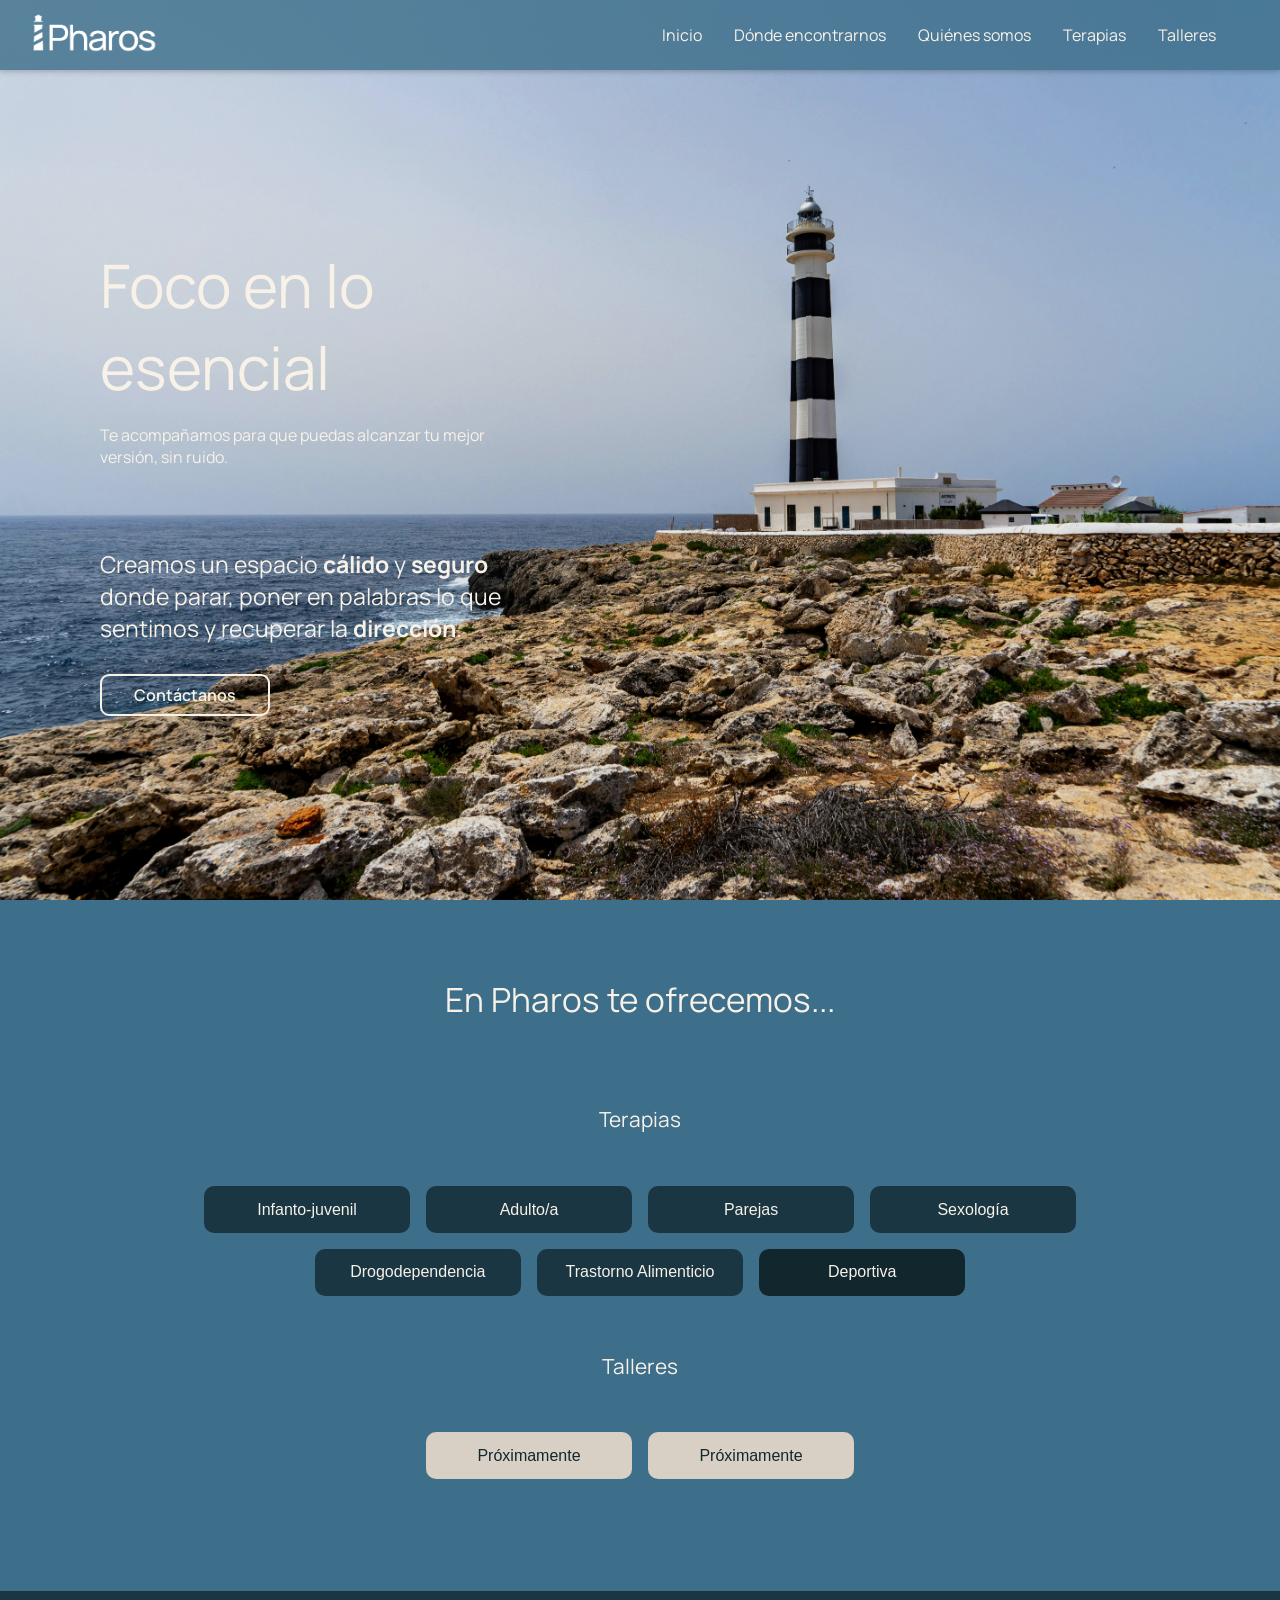
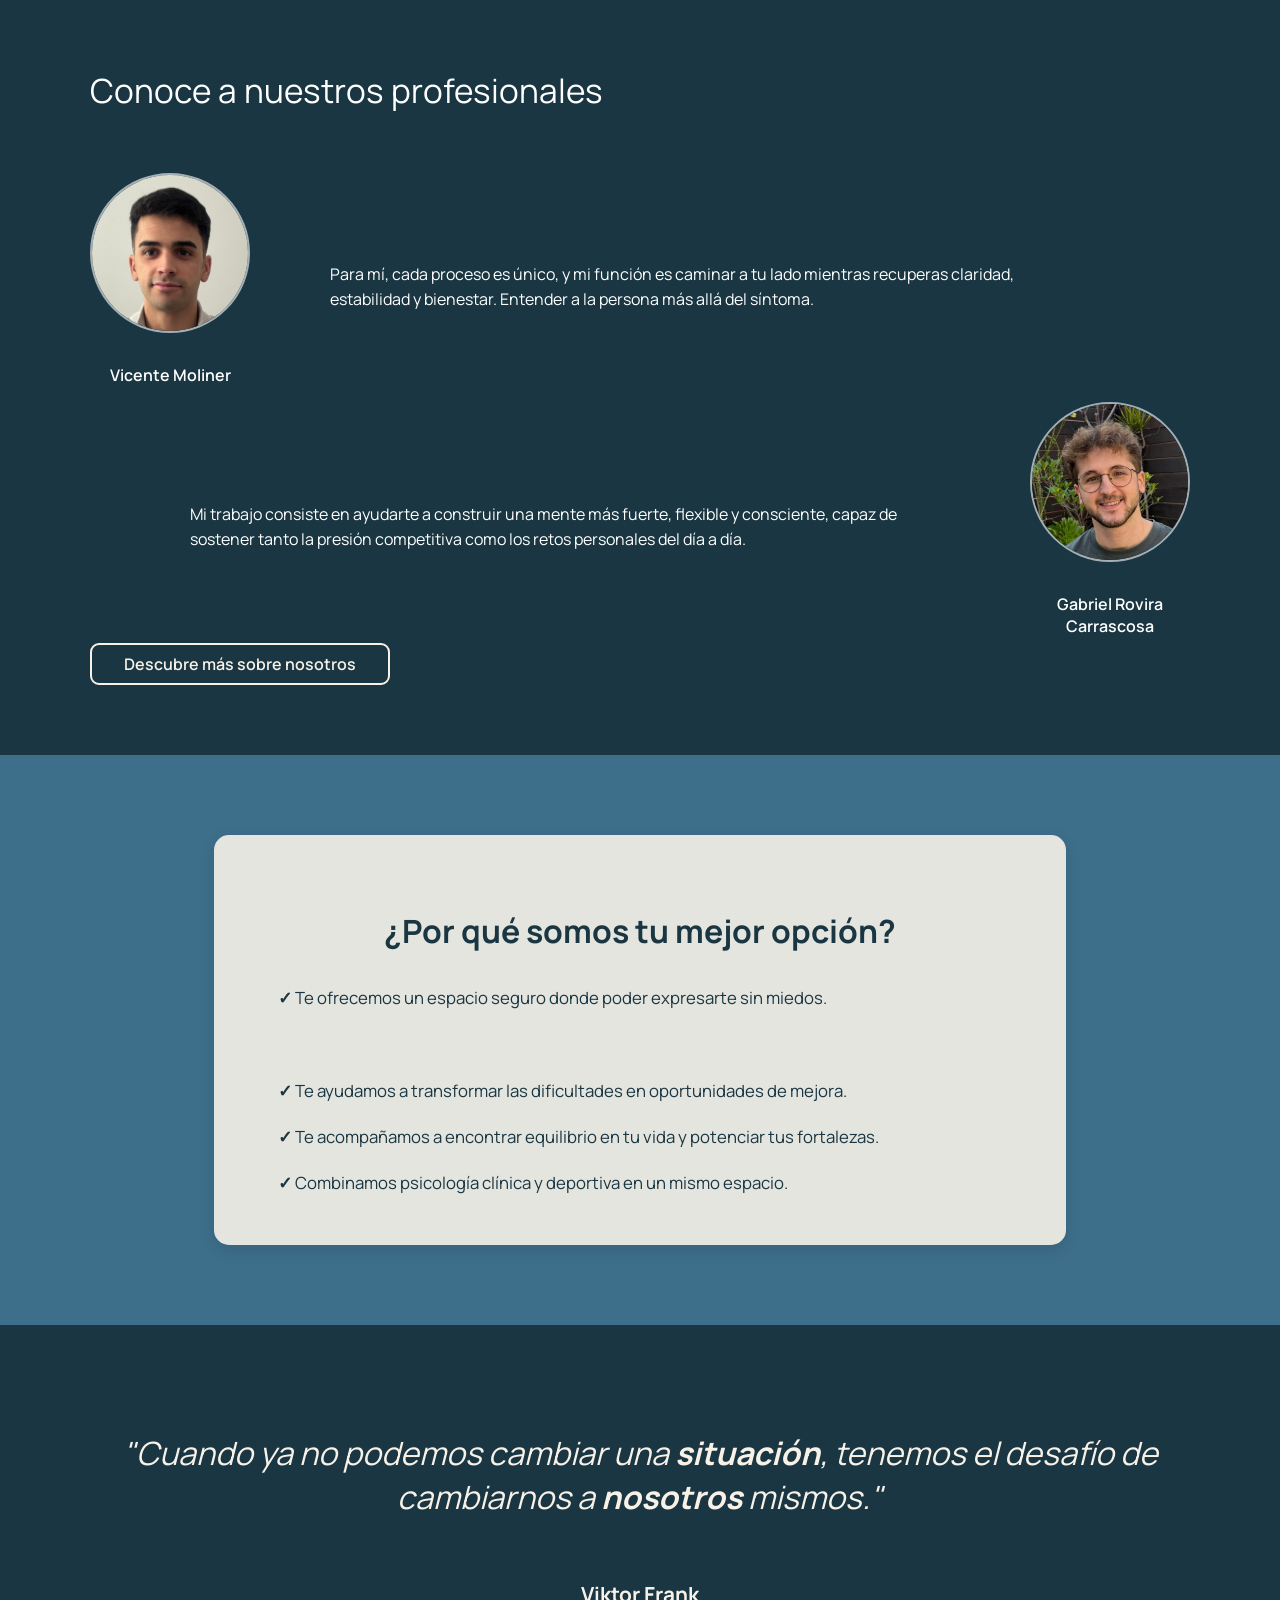
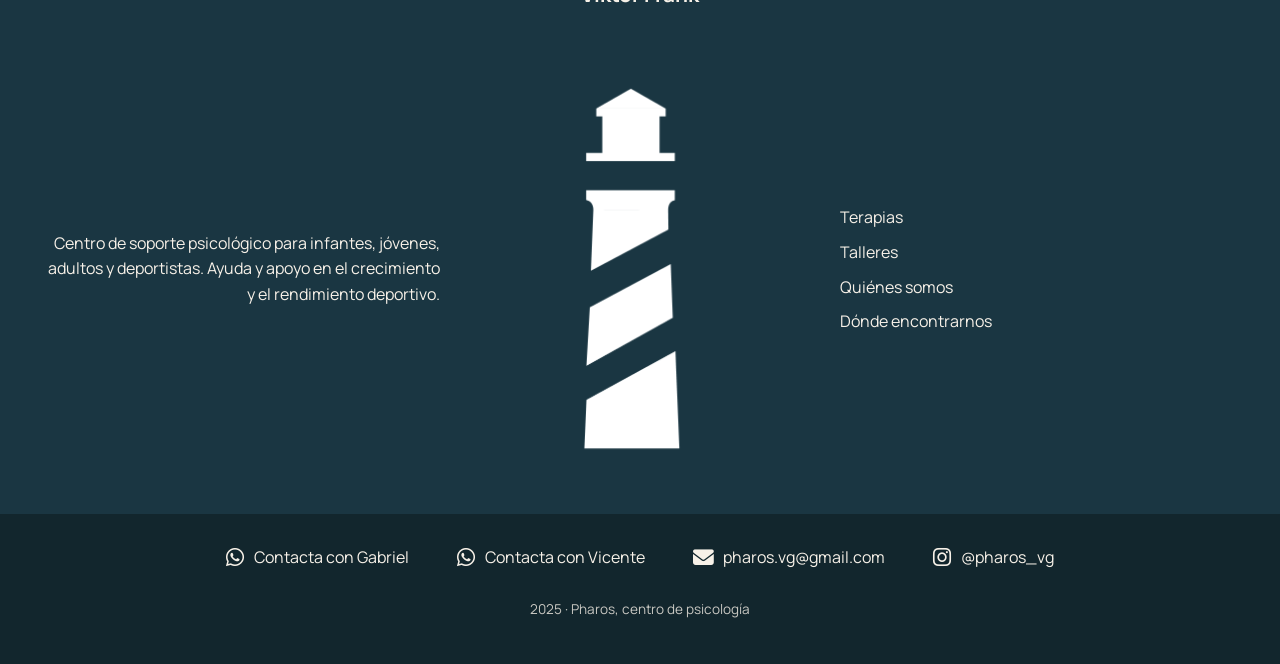
==== index.html @ c18d9367 "first update" ====
<!DOCTYPE html>
<html lang="es">

<head>
    <meta charset="UTF-8" />
    <meta name="viewport" content="width=device-width, initial-scale=1.0" />
    <title>Home Pharos</title>
    <link rel="stylesheet" href="style.css" />
    <link rel="preconnect" href="https://fonts.googleapis.com">
    <link rel="preconnect" href="https://fonts.gstatic.com" crossorigin>
    <link href="https://fonts.googleapis.com/css2?family=Manrope:wght@400;500;600;700&display=swap" rel="stylesheet">
    <link rel="stylesheet" href="https://cdnjs.cloudflare.com/ajax/libs/font-awesome/6.6.0/css/all.min.css">
    <link rel="icon" type="image/png" href="assets/favicon.jpg">
    <link rel="stylesheet" href="https://cdn.jsdelivr.net/npm/aos@2.3.4/dist/aos.css">
    <link rel="icon" href="/favicon.jpg" sizes="48x48">


</head>

<style>
    /* Estilo general */
    body {
        display: flex;
        flex-direction: column;
        align-items: flex-start;
        margin: 0;
        font-family: 'Manrope', sans-serif;
        background-color: #3D6E8A;
        /* mismo azul que home-ofrecemos */
    }

    main {
        display: flex;
        flex-direction: column;
    }

    /*HOME */

    /*Section 1 Home - Pharos Foco en lo esencial*/

    .home-hero {
        background-image: url('assets/faro_home.jpg');
        background-size: cover;
        background-repeat: no-repeat;
        background-position: center;
        color: #F7F1E8;
        display: flex;
        flex-direction: column;
        align-items: flex-start;
        justify-content: center;
        height: 100vh;
    }

    .home-hero::before {
        content: "";
        position: absolute;
        top: 0;
        left: 0;
        width: 100%;
        height: 100%;
        background: rgba(0, 0, 0, 0.1);
        z-index: 1;
    }

    h1.hero-titulo {
        font-weight: normal;
        font-size: 45pt;
        margin-bottom: auto;
    }

    .hero-container {
        padding: 100px;
        width: 50%;
        z-index: 2;
    }


    p.hero-big-text {
        font-size: 23px;
        margin-top: 5rem;
        margin-bottom: 2.5rem;
    }

    .btn-hero {
        background-color: transparent;
        color: #F7F1E8;
        padding: 0.5rem 2rem;
        border-radius: 9px;
        font-size: 1rem;
        cursor: pointer;
        font-weight: 600;
        text-decoration: none;
        transition: all 0.3s ease;
        border: 2px solid #F7F1E8;
    }

    .btn-hero:hover {
        background-color: rgba(247, 241, 232, 0.9);
        color: #3D6E8A;
    }


    /*Section 2 Home -En Pharos te ofrecemos...*/


    .home-ofrecemos {
        background-color: #3D6E8A;
        /* fondo azul medio */
        color: #F7F1E8;
        /* texto blanco cálido */
        padding: 3rem 2rem 5rem;
        display: flex;
        justify-content: center;
        align-items: center;
        text-align: center;
        margin-bottom: 2rem;

    }

    .ofrecemos-container {
        max-width: 900px;
        display: flex;
        flex-direction: column;
        align-items: center;
        gap: 2rem;
    }

    /* --- Títulos --- */
    .ofrecemos-container h2 {
        font-weight: normal;
        font-size: 25pt;
    }

    .ofrecemos-container h3 {
        font-weight: normal;
        font-size: 1.3rem;
        margin-top: 1.5rem;
        color: #F7F1E8;
        opacity: 0.9;
    }

    /* --- Listas de botones --- */
    .ofrecemos-container ul {
        list-style: none;
        display: flex;
        flex-wrap: wrap;
        justify-content: center;
        gap: 1rem;
        padding: 0;
        margin: 0;
    }

    /* --- Botones base --- */
    .ofrecemos-container button {
        border: none;
        color: #F7F1E8;
        padding: 0.9rem 1.8rem;
        border-radius: 10px;
        font-size: 1rem;
        cursor: pointer;
        transition: transform 0.2s ease, opacity 0.3s ease;
        min-width: 206px;
    }

    /* --- Colores específicos --- */
    .btn-terapia {
        background-color: #1a3642;
    }

    .btn-deportiva {
        background-color: #12262d;
    }

    .btn-talleres {
        background-color: #d8d0c5;
        color: #12262d !important;
    }

    /* --- Efecto hover --- */
    .ofrecemos-container button:hover {
        transform: translateY(-3px);
        opacity: 0.9;
    }



    /*Section 3 Home - ¿Por qué somos tu mejor opción?*/

    .home-opcion {
        background-color: #3D6E8A;
        padding: 5rem 2rem;
        display: flex;
        justify-content: center;
        align-items: center;
    }

    .opcion-container {
        background-color: #f7f1e8e8;
        border-radius: 15px;
        padding: 3rem 4rem;
        box-shadow: 0 5px 15px rgba(0, 0, 0, 0.1);
        text-align: left;
        width: 70%;
    }

    .home-opcion h2 {
        color: #1A3642;
        /* azul oscuro del footer */
        text-align: center;
        font-size: 2rem;
        margin-bottom: 2rem;
    }

    .home-opcion ul {
        list-style: none;
        padding: 0;
        margin: 0;
        display: flex;
        flex-direction: column;
        gap: 1.2rem;
    }

    .home-opcion li p {
        color: #1A3642;
        /* azul oscuro */
        font-size: 1.05rem;
        line-height: 1.6;
        margin: 0;
    }

    /*Section 4 Home - Cita de Frank*/
    .home-final {
        background-color: #1a3642;
        /* fondo azul */
        color: #F7F1E8;
        padding: 5rem 2rem 3rem;
        display: flex;
        justify-content: center;
    }

    .final-container {
        max-width: 1200px;
        display: flex;
        flex-direction: column;
        align-items: center;
        gap: 2rem;
    }

    /* Título arriba, en cursiva */
    .final-titulo {
        font-style: italic;
        font-size: 2rem;
        font-weight: normal;
        text-align: center;
        margin-bottom: 0.5rem;
    }

    .final-container h3 {
        font-size: 1.3rem;
        text-align: center;
        margin-bottom: 2rem;
    }

    /* Contenedor horizontal para texto1 - imagen - lista */
    .final-content {
        display: flex;
        justify-content: center;
        align-items: center;
        flex-direction: row;
        flex-wrap: wrap;
        align-content: center;
    }

    /* Texto 1 alineado a la derecha */
    .texto1 {
        flex: 1;
        text-align: right;
        font-size: 1rem;
        line-height: 1.6;
    }

    /* Imagen centrada */
    .imagen {
        flex: 1;
        display: flex;
        justify-content: center;
        align-items: center;
        min-width: 150px;
        max-width: 36%;
    }

    img {
        max-width: inherit;
    }

    /* Lista alineada a la izquierda, sin bullets */
    .final-lista {
        flex: 1;
        list-style: none;
        padding: 0;
        margin: 0;
        text-align: left;
        display: flex;
        flex-direction: column;
        gap: 0.8rem;
    }

    .final-lista li {
        font-size: 1rem;
    }

    .final-lista a {
        text-decoration: none;
        color: #F7F1E8;
        font-size: 1rem;
        transition: color 0.3s ease;
    }

    .final-lista a:hover {
        color: #a7c1e4;
    }

    .home-profesionales {
        /* ajusta al color que uses */
        padding: 3rem 2rem 5rem;
        background-color: #1a3642;
    }

    .profesionales-container {
        max-width: 1100px;
        margin: 0 auto;
    }

    .home-profesionales h2 {
        color: #fff;
        margin-bottom: 60px;
        font-weight: normal;
        font-size: 25pt;
    }

    /* Bloque general de cada profesional */
    .profesional {
        display: flex;
        align-items: center;
        color: #fff;
        gap: 80px;
        padding-right: 100px;
    }

    .profesional.gabriel {
        padding-right: 0;
        flex-direction: row-reverse;
        padding-left: 100px;
    }

    /* Perfil (foto + nombre) */
    .perfil {
        display: flex;
        flex-direction: column;
        align-items: center;
        text-align: center;
    }

    /* Simulación de foto */
    .perfil a {
        width: 160px;
        height: 160px;
        border-radius: 50%;
        background-color: #ccc;
        display: flex;
        align-items: center;
        justify-content: center;
        margin-bottom: 15px;
        text-decoration: none;
        color: #000;
    }

    .perfil p {
        font-weight: 600;
    }

    /* Texto descriptivo */
    .profesional>p {
        line-height: 1.6;
    }

    .perfil img {
        width: 160px;
        height: 160px;
        border-radius: 50%;
        object-fit: cover;
        margin-bottom: 15px;
        border: 2px solid rgba(255, 255, 255, 0.6);
    }


    /* Responsive para móvil */
    @media (max-width: 900px) {

        .final-content {
            flex-direction: column;
            align-items: center;
            text-align: center;
        }

        .home-hero::before {
            background: rgba(0, 0, 0, 0.15);
        }

        .hero-container {
            padding: 50px;
            z-index: 2;
            width: 100%;
        }

        h1.hero-titulo {
            font-size: 26pt;
        }

        p.hero-big-text {
            font-size: 20px;
            margin-top: 6rem;
            margin-bottom: 2rem;
        }

        .ofrecemos-container {
            gap: 0rem;
        }

        .ofrecemos-container h2 {
            font-size: 20pt;
        }

        .home-ofrecemos {
            padding: 1rem 2rem;
        }

        .opcion-container {
            padding: 1rem 2rem;
        }

        .home-opcion h2 {
            font-size: 20pt;
            margin-bottom: 1rem;
        }

        .home-final {
            padding: 1rem 2rem;
        }

        .final-titulo {
            font-size: 20pt;
            margin-bottom: 0rem;
        }

        .final-container h3 {
            font-size: 1rem;
            margin-bottom: 0rem;
            margin-top: 0;
        }

        .texto1,
        .imagen,
        .final-lista {
            text-align: center;
        }

        .final-lista {
            gap: 0.5rem;
        }

        .profesional {
            grid-template-columns: 1fr;
            text-align: center;
        }

        .profesional.gabriel {
            grid-template-columns: 1fr;
        }

        .profesional.gabriel .perfil,
        .profesional.gabriel>p {
            grid-column: auto;
        }

        .opcion-container {
            width: 100%;
        }

        .profesional {
            gap: 0px;
            padding-right: 0px;
            flex-direction: column;
        }

        .profesional.gabriel {
            padding-right: 0;
            flex-direction: column;
            padding-left: 0px;
            margin-bottom: 2rem;
        }
    }
</style>

<body>

    <header>
        <nav class="top-nav">
            <a href="index.html">
                <img src="assets/logo_Blanco.png" alt="Pharos Logo" class="logo">
            </a>
            <ul class="nav-links">
                <li><a href="index.html">Inicio</a></li>
                <li><a href="donde_encontrarnos.html">Dónde encontrarnos</a></li>
                <li><a href="quienes_somos.html">Quiénes somos</a></li>
          <!--      <li><a href="construccion.html">Contacto</a></li> -->
                <li><a href="terapias.html">Terapias</a></li>
                <li><a href="construccion.html">Talleres</a></li>
            </ul>

            <button aria-label="Abrir menú" class="menu-btn">
                <span></span>
                <span></span>
                <span></span>
            </button>
        </nav>
    </header>


    <main>
        <section class="home-hero">
            <div class="hero-container" data-aos="zoom-in" data-aos-duration="1200">
                <h1 class="hero-titulo" data-aos="zoom-in" data-aos-duration="1200">Foco en lo esencial</h1>
                <p class="hero-mini-text" data-aos="zoom-in" data-aos-delay="150">Te acompañamos para que puedas
                    alcanzar tu mejor versión, sin ruido.</p>
                <p class="hero-big-text" data-aos="zoom-in" data-aos-delay="300">
                    Creamos un espacio <strong> cálido</strong> y
                    <strong> seguro</strong> donde parar, poner en palabras
                    lo que sentimos y recuperar la <strong>dirección</strong>.
                </p>
                <a class="btn-hero" href="construccion.html" data-aos="zoom-in" data-aos-delay="450">Contáctanos</a>
            </div>
        </section>


        <section class="home-ofrecemos">
            <div class="ofrecemos-container">
                <h2 class="ofrecemos-titulo" data-aos="zoom-out">En Pharos te ofrecemos...</h2>

                <h3 data-aos="fade-up" data-aos-delay="100">Terapias</h3>
                <ul>
                    <li data-aos="zoom-in"><button class="btn-terapia" id="btn-infante">Infanto-juvenil</button></li>
                    <li data-aos="zoom-in"><button class="btn-terapia" id="btn-adulto">Adulto/a</button></li>
                    <li data-aos="zoom-in"><button class="btn-terapia" id="btn-pareja">Parejas</button></li>
                    <li data-aos="zoom-in"><button class="btn-terapia" id="btn-sexologia">Sexología</button></li>
                    <li data-aos="zoom-in"><button class="btn-terapia"
                            id="btn-drogodependencia">Drogodependencia</button></li>
                    <li data-aos="zoom-in"><button class="btn-terapia" id="btn-alimentacion">Trastorno
                            Alimenticio</button></li>
                    <li data-aos="zoom-in"><button class="btn-deportiva" id="btn-deporte">Deportiva</button></li>
                </ul>

                <h3 data-aos="fade-up" data-aos-delay="200">Talleres</h3>
                <ul>
                    <li data-aos="fade-up" data-aos-delay="300"><button class="btn-talleres"
                            id="btn-taller1">Próximamente</button></li>
                    <li data-aos="fade-up" data-aos-delay="400"><button class="btn-talleres"
                            id="btn-taller2">Próximamente</button></li>
                </ul>
            </div>
        </section>

        <section class="home-profesionales">
            <div class="profesionales-container" data-aos="fade-up">
                <h2 data-aos="fade-up" data-aos-delay="100">Conoce a nuestros profesionales</h2>

                <div class="profesional vicente" data-aos="zoom-in-right" data-aos-duration="1200">
                    <div class="perfil">
                        <img src="assets/vicente.jpeg" alt="Vicente Moliner">
                        <p>Vicente Moliner</p>
                    </div>
                    <p>
                        Para mí, cada proceso es único, y mi función es caminar a tu lado mientras recuperas claridad,
                        estabilidad y bienestar. Entender a la persona más allá del síntoma.
                    </p>
                </div>

                <div class="profesional gabriel" data-aos="zoom-in-left" data-aos-duration="1200">
                    <div class="perfil">
                        <img src="assets/gabi_perfil.jpeg" alt="Vicente Moliner">
                        <p>Gabriel Rovira Carrascosa</p>
                    </div>
                    <p>
                        Mi trabajo consiste en ayudarte a construir una mente más fuerte, flexible y consciente, capaz
                        de sostener tanto la presión competitiva como los retos personales del día a día.
                    </p>
                </div>

                <a class="btn-hero" href="quienes_somos.html" data-aos="fade-up" data-aos-delay="200">
                    Descubre más sobre nosotros
                </a>
            </div>
        </section>

        <section class="home-opcion">
            <div class="opcion-container">
                <h2 data-aos="fade-up">¿Por qué somos tu mejor opción?</h2>
                <ul>
                    <li data-aos="fade-up" data-aos-delay="100">
                        <p><strong>✓ </strong>Te ofrecemos un espacio seguro donde poder expresarte sin miedos.</p>
                    </li>
                    <li data-aos="fade-up" data-aos-delay="200">
                        <p><strong>✓ </strong>Priorizamos la transparencia, la cercanía y la calidez, para tu comodidad.
                        </p>
                    </li>
                    <li data-aos="fade-up" data-aos-delay="300">
                        <p><strong>✓ </strong>Te ayudamos a transformar las dificultades en oportunidades de mejora.</p>
                    </li>
                    <li data-aos="fade-up" data-aos-delay="400">
                        <p><strong>✓ </strong>Te acompañamos a encontrar equilibrio en tu vida y potenciar tus
                            fortalezas.</p>
                    </li>
                    <li data-aos="fade-up" data-aos-delay="500">
                        <p><strong>✓ </strong>Combinamos psicología clínica y deportiva en un mismo espacio.</p>
                    </li>
                </ul>
            </div>
        </section>

        <section class="home-final">
            <div class="final-container" data-aos="fade-up">
                <h2 class="final-titulo" data-aos="fade-up"> "Cuando ya no podemos cambiar una
                    <strong>situación</strong>,
                    tenemos el desafío de cambiarnos a <strong>nosotros</strong> mismos."
                </h2>
                <h3 data-aos="fade-up" data-aos-delay="150">Viktor <strong>Frank</strong></h3>

                <div class="faro-zona" data-aos="zoom-in" data-aos-delay="300">
                    <div class="final-content">
                        <p class="texto1" data-aos="fade-up" data-aos-delay="450"> Centro de soporte psicológico para
                            infantes,
                            jóvenes, adultos y deportistas. Ayuda y apoyo en
                            el crecimiento y el rendimiento deportivo.</p>

                        <div class="imagen" data-aos="zoom-in" data-aos-delay="600">
                            <img src="assets/logo_Blanco_faro.png">
                        </div>

                        <ul class="final-lista">
                            <li data-aos="fade-left" data-aos-delay="650"><a href="terapias.html">Terapias</a></li>
                            <li data-aos="fade-left" data-aos-delay="700"><a href="construccion.html">Talleres</a></li>
                            <li data-aos="fade-left" data-aos-delay="750"><a href="quienes_somos.html">Quiénes somos</a>
                            </li>
                            <li data-aos="fade-left" data-aos-delay="800"><a href="donde_encontrarnos.html">Dónde
                                    encontrarnos</a></li>
                        <!--   <li data-aos="fade-left" data-aos-delay="850"><a href="construccion.html">Contacto</a></li> --> 
                        </ul>
                    </div>
                </div>
            </div>
        </section>


    </main>

    <footer>
        <div class="footer-container">
            <ul class="footer-links">
                <li>
                    <a href="https://wa.me/34681013942" target="_blank">
                        <i class="fa-brands fa-whatsapp"></i>
                        Contacta con Gabriel
                    </a>
                </li>
                <li>
                    <a href="https://wa.me/34638248597" target="_blank">
                        <i class="fa-brands fa-whatsapp"></i>
                        Contacta con Vicente
                    </a>
                </li>
                <li>
                    <a href="mailto:pharos.vg@gmail.com">
                        <i class="fa-solid fa-envelope"></i>
                        pharos.vg@gmail.com
                    </a>
                </li>
                <li>
                    <a href="https://instagram.com/pharos_vg" target="_blank">
                        <i class="fa-brands fa-instagram"></i>
                        @pharos_vg
                    </a>
                </li>
            </ul>
            <p class="footer-copy">2025 · Pharos, centro de psicología</p>
        </div>
    </footer>

    <script src="script.js"></script>
    <script src="https://cdn.jsdelivr.net/npm/aos@2.3.4/dist/aos.js"></script>
    <script>
        AOS.init();
    </script>

</body>

</html>
---- style.css ----
/* Estilo general */
body {
    display: flex;
    flex-direction: column;
    align-items: flex-start;
    margin: 0;
    font-family: 'Manrope', sans-serif;
    background-color: #3D6E8A;
    /* mismo azul que home-ofrecemos */
}

main {
    width: 100%;
    display: flex;
    flex-direction: column;
}

/*Header - Menú - Nav */

header {
    position: fixed;
    top: 0;
    left: 0;
    width: 100%;
    background-color: rgba(61, 110, 138, 0.8);
    z-index: 1000;
    box-shadow: 0 2px 5px rgba(0, 0, 0, 0.2);
}

.top-nav {
    display: flex;
    align-items: center;
    padding: 0.5rem 2rem;
    justify-content: space-between;
}


.top-nav ul {
    list-style: none;
    display: flex;
}

.top-nav a {
    text-decoration: none;
    color: #F7F1E8;
    margin-right: 2rem;
}

.top-nav a:hover {
    color: #12262D;
}

.menu-btn {
    display: none;
}



img.logo {
    max-width: 125px;
    height: auto;
}


/*FOOTER */
* {
    box-sizing: border-box;
}

footer {
    width: 100%;
    background-color: #12262d;
    color: #F7F1E8;
    padding: 2rem 1.5rem;
}

.footer-container {
    display: flex;
    flex-direction: column;
    align-items: center;
    gap: 1.5rem;
}

.footer-links {
    list-style: none;
    display: flex;
    justify-content: center;
    align-items: center;
    gap: 3rem;
    padding: 0;
    margin: 0;
    flex-wrap: wrap;

}


.footer-links a {
    text-decoration: none;
    color: #F7F1E8;
    font-size: 1rem;
    display: flex;
    align-items: center;
    gap: 0.6rem;
    transition: color 0.3s ease;
}

.footer-links a:hover {
    color: #D1E8E2;
}

.footer-links i {
    font-size: 1.3rem;
}

.footer-copy {
    font-size: 0.85rem;
    color: #F7F1E8;
    opacity: 0.8;
    text-align: center;
    margin-top: 0.5rem;
}

@media (max-width: 800px) {

    img.logo {
        max-width: 95px;
    }

    .footer-links {
        flex-direction: column;
        gap: 1rem;
    }

    .footer-copy {
        margin-top: 1rem;
    }

    .top-nav ul {
        display: none;
    }

    .top-nav {
        padding: 1rem 2rem;
    }

    .menu-btn {
        background: none;
        border: none;
        cursor: pointer;
        display: flex;
        flex-direction: column;
        justify-content: space-between;
        width: 24px;
        height: 19px;
        padding: 0;
    }

    .menu-btn span {
        display: block;
        height: 3px;
        width: 100%;
        background-color: #F7F1E8;
        border-radius: 2px;
        transition: background-color 0.3s ease;
    }

    .menu-btn:hover span {
        background-color: #1A3642;
    }

    header.menu-open {
    background-color: rgba(61, 110, 138, 0.95) !important;
}


    .nav-links {
        display: none;
        position: absolute;
        top: 50px;
        left: 0;
        width: 100%;
        background-color: rgba(61, 110, 138, 0.95);
        flex-direction: column;
        text-align: center;
        padding: 1rem 0;
        gap: 1.5rem;
        box-shadow: 0 2px 5px rgba(0, 0, 0, 0.3);
        transition: all 0.3s ease-in-out;
    }

    .nav-links.open {
        display: flex;
    }

    .nav-links a {
        margin: 0;
        font-size: 1.2rem;
    }

}
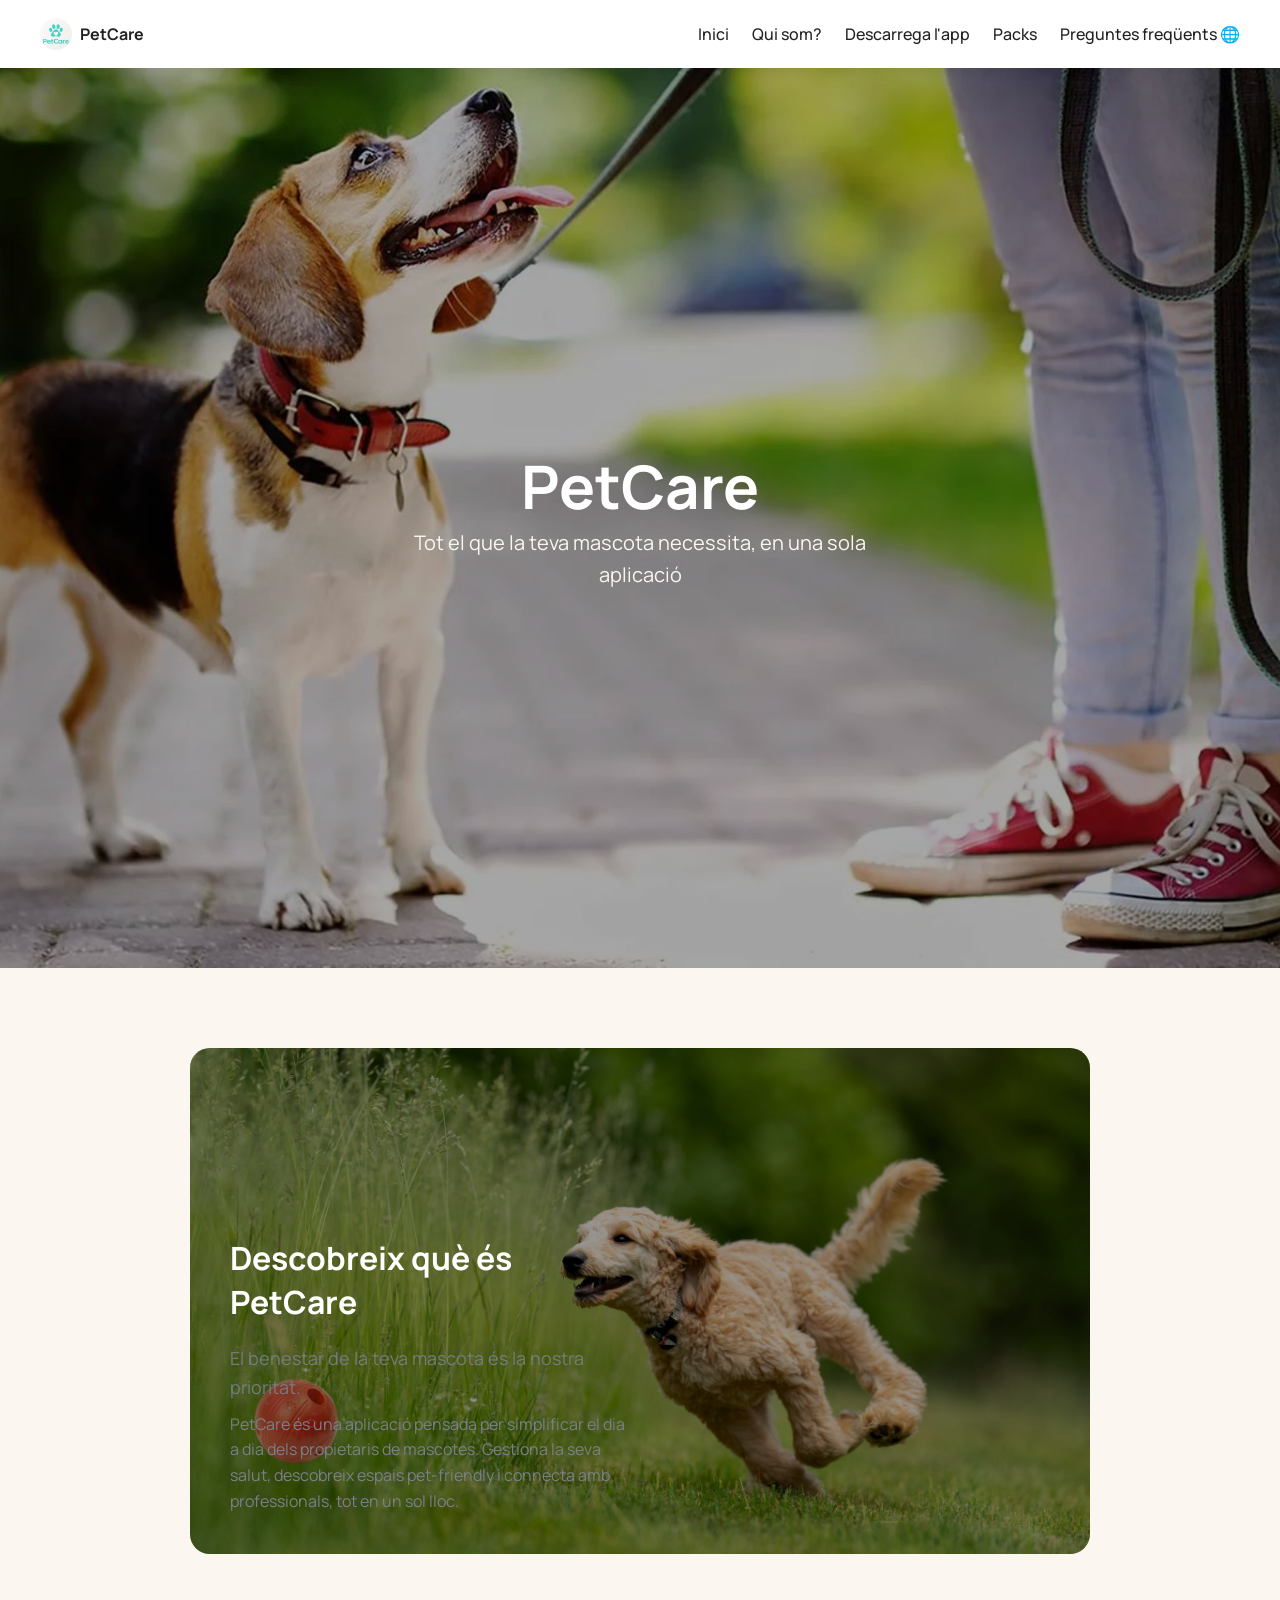
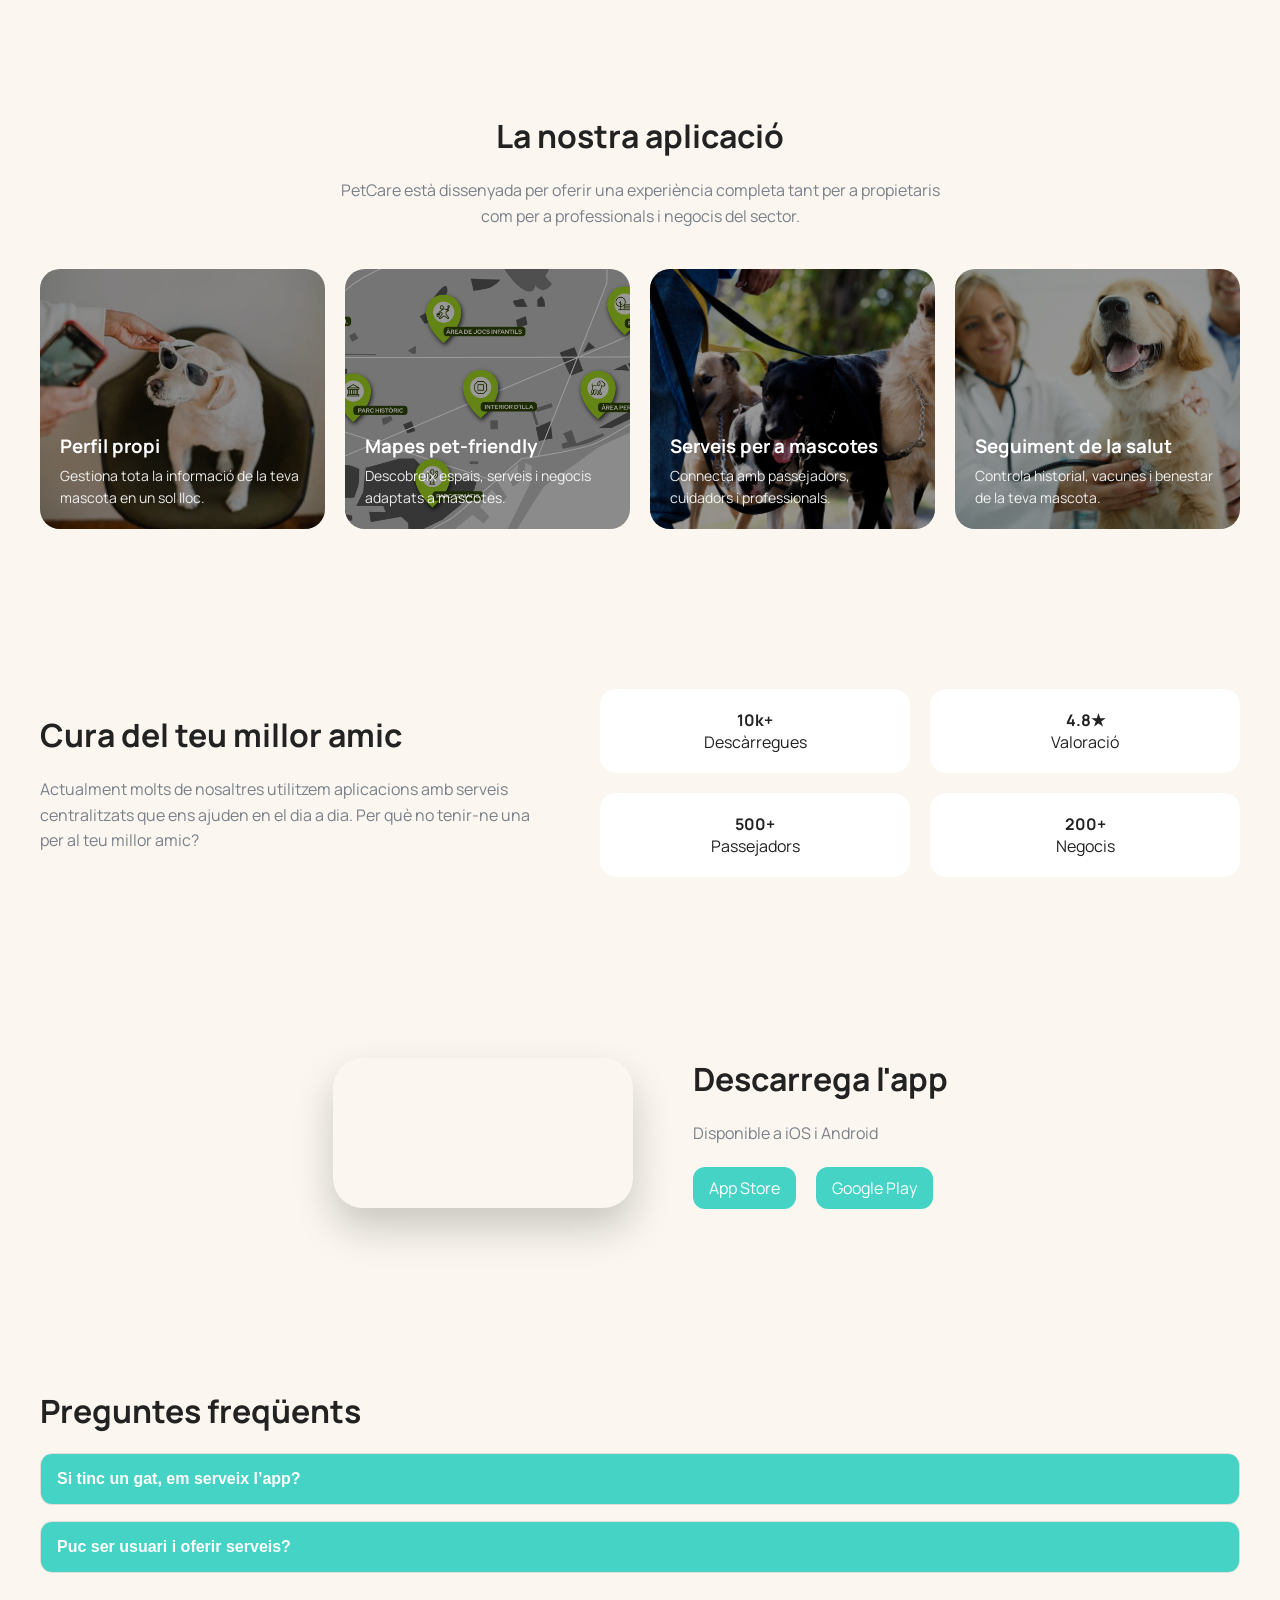
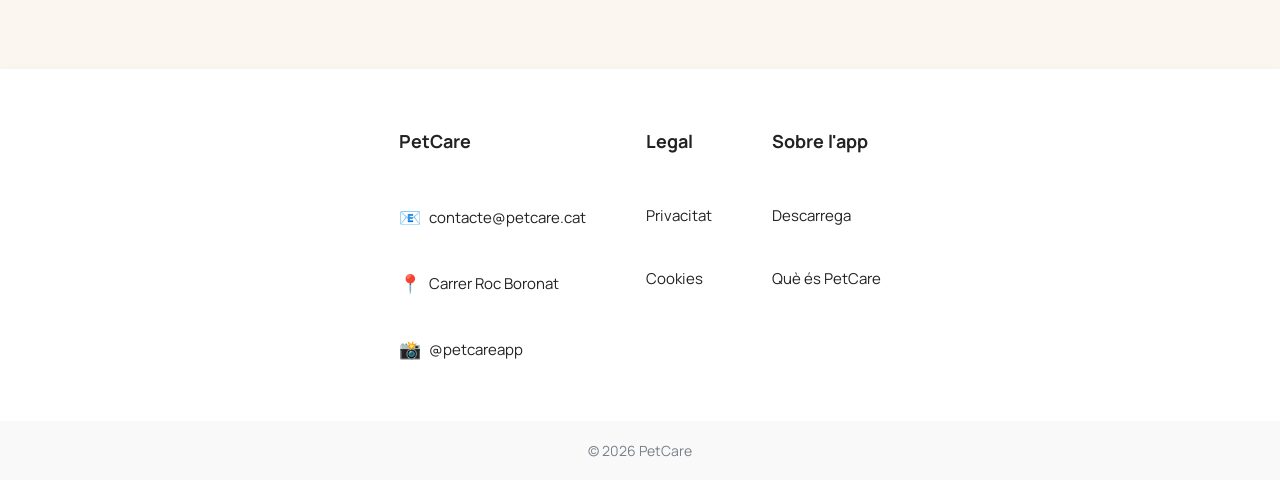
==== commit bd7dfdd9: "Home" ====
--- a/index.html
+++ b/index.html
@@ -1,706 +1,480 @@
 <!DOCTYPE html>
-<html lang="es">
-
+<html lang="ca">
 <head>
-    <meta charset="UTF-8" />
-    <meta name="viewport" content="width=device-width, initial-scale=1.0" />
-    <title>Home Pharos</title>
-    <link rel="stylesheet" href="style.css" />
-    <link rel="preconnect" href="https://fonts.googleapis.com">
-    <link rel="preconnect" href="https://fonts.gstatic.com" crossorigin>
-    <link href="https://fonts.googleapis.com/css2?family=Manrope:wght@400;500;600;700&display=swap" rel="stylesheet">
-    <link rel="stylesheet" href="https://cdnjs.cloudflare.com/ajax/libs/font-awesome/6.6.0/css/all.min.css">
-    <link rel="icon" type="image/png" href="assets/favicon.jpg">
-    <link rel="stylesheet" href="https://cdn.jsdelivr.net/npm/aos@2.3.4/dist/aos.css">
-    <link rel="icon" href="/favicon.jpg" sizes="48x48">
-
-
+  <meta charset="UTF-8" />
+  <meta name="viewport" content="width=device-width, initial-scale=1.0" />
+  <title>PetCare</title>
+
+  <link href="https://fonts.googleapis.com/css2?family=Manrope:wght@400;500;600;700&display=swap" rel="stylesheet">
+
+  <style>
+    /* =========================
+       VARIABLES GLOBALES
+    ========================= */
+    :root {
+      --primary: #45d3c5;
+      --background: #fbf7f0;
+      --accent: #79808a;
+      --active: #2f9c97;
+    }
+
+    /* =========================
+       RESET & BASE
+    ========================= */
+    * { margin: 0; padding: 0; box-sizing: border-box; }
+    body {
+      font-family: 'Manrope', sans-serif;
+      background: var(--background);
+      color: #222;
+    }
+    h1 { font-size: 48px; }
+    h2 { font-size: 32px; margin-bottom: 20px; }
+    p { color: var(--accent); line-height: 1.6; }
+
+    /* =========================
+       HEADER
+    ========================= */
+    header {
+      display: flex;
+      justify-content: space-between;
+      align-items: center;
+      padding: 18px 40px;
+      background: white;
+      position: sticky;
+      top: 0;
+      z-index: 100;
+      box-shadow: 0 4px 12px rgba(0,0,0,0.06);
+    }
+    .logo { display: flex; align-items: center; gap: 8px; font-weight: 700; }
+    .logo img { width: 32px; border-radius: 50%; }
+    nav a {
+      margin-left: 20px;
+      text-decoration: none;
+      color: #222;
+      font-weight: 500;
+    }
+    nav a:hover { color: var(--primary); }
+
+    .btn {
+      background: var(--primary);
+      color: white;
+      padding: 10px 16px;
+      border-radius: 12px;
+      cursor: pointer;
+    }
+
+    /* =========================
+       SECCIONES GENERALES
+    ========================= */
+    section { padding: 80px 40px; margin: auto; }
+    .flex { display: flex; align-items: center; gap: 40px; flex-wrap: wrap; }
+    .flex img { max-width: 450px; border-radius: 20px; }
+
+    /* =========================
+       HERO
+    ========================= */
+    .hero {
+      height: 100vh;
+      background-image: url('assets/hero-pets.webp');
+      background-size: cover;
+      background-position: center;
+      position: relative;
+    }
+    .hero::before {
+      content: "";
+      position: absolute;
+      inset: 0;
+      background: rgba(0,0,0,0.35);
+    }
+    .hero-content {
+      position: relative;
+      z-index: 2;
+      height: 100%;
+      display: flex;
+      flex-direction: column;
+      justify-content: center;
+      align-items: center;
+      color: white;
+      text-align: center;
+    }
+    .hero h1 { font-size: 60px; }
+    .hero p {
+      font-size: 20px;
+      max-width: 500px;
+      color: var(--background);
+    }
+
+    /* =========================
+       SECCIÓN QUÈ ÉS / ABOUT
+    ========================= */
+    .about-image {
+      position: relative;
+      max-width: 900px;
+      margin: auto;
+    }
+    .about-image img {
+      width: 100%;
+      border-radius: 20px;
+      display: block;
+    }
+    .about-image::before {
+      content: "";
+      position: absolute;
+      inset: 0;
+      border-radius: 20px;
+      background: rgba(0,0,0,0.4);
+    }
+    .overlay-text {
+      position: absolute;
+      bottom: 40px;
+      left: 40px;
+      color: white;
+      max-width: 400px;
+      z-index: 2;
+    }
+    .subtitle { font-size: 18px; margin-bottom: 10px; opacity: 0.9; }
+
+    /* =========================
+       CARDS / APP
+    ========================= */
+    .grid {
+      display: grid;
+      grid-template-columns: repeat(auto-fit, minmax(250px,1fr));
+      gap: 20px;
+      margin-top: 40px;
+    }
+    .card {
+      height: 260px;
+      border-radius: 20px;
+      overflow: hidden;
+      position: relative;
+      background-size: cover;
+      background-position: center;
+      display: flex;
+      align-items: flex-end;
+    }
+    .card::before {
+      content: "";
+      position: absolute;
+      inset: 0;
+      background: rgba(0,0,0,0.4);
+    }
+    .card-content {
+      position: relative;
+      color: white;
+      padding: 20px;
+      z-index: 2;
+    }
+    .card-content h3 { margin-bottom: 6px; }
+    .card-content p { color: rgba(255,255,255,0.9); font-size: 14px; }
+
+    /* =========================
+       DIA A DIA / METRICS
+    ========================= */
+    .day {
+      display: flex;
+      justify-content: space-between;
+      align-items: center;
+      gap: 60px;
+      flex-wrap: wrap;
+    }
+    .day-text { flex: 1; max-width: 500px; }
+    .metrics {
+      flex: 1;
+      display: grid;
+      grid-template-columns: repeat(2,1fr);
+      gap: 20px;
+    }
+    .metric {
+      background: white;
+      padding: 20px;
+      border-radius: 16px;
+      text-align: center;
+    }
+
+    /* =========================
+       DESCÀRREGA / DOWNLOAD
+    ========================= */
+    .download-section { padding: 100px 40px; }
+    .download-content {
+      display: flex;
+      align-items: center;
+      justify-content: center;
+      gap: 60px;
+      flex-wrap: wrap;
+    }
+    .mockup-video {
+      max-height: 80vh;
+      width: auto;
+      max-width: 100%;
+      border-radius: 30px;
+      box-shadow: 0 20px 40px rgba(0,0,0,0.2);
+    }
+    .download-text {
+      max-width: 400px;
+      text-align: left;
+    }
+    .store-buttons {
+      display: flex;
+      gap: 20px;
+      margin-top: 20px;
+    }
+
+    /* =========================
+       FAQ
+    ========================= */
+    .faq-item { margin-bottom: 16px; border-radius: 12px; overflow: hidden; border: 1px solid rgba(0,0,0,0.1); }
+    .faq-question {
+      width: 100%;
+      text-align: left;
+      background: var(--primary);
+      color: white;
+      padding: 16px;
+      font-size: 16px;
+      font-weight: 600;
+      border: none;
+      cursor: pointer;
+      outline: none;
+      transition: background 0.3s;
+    }
+    .faq-question:hover { background: var(--active); }
+    .faq-answer {
+      max-height: 0;
+      overflow: hidden;
+      background: white;
+      padding: 0 16px;
+      transition: max-height 0.3s ease, padding 0.3s ease;
+      color: #222;
+      font-size: 15px;
+      line-height: 1.5;
+    }
+    .faq-answer.open { padding: 16px; max-height: 300px; }
+
+    /* =========================
+       FOOTER
+    ========================= */
+    footer {
+      background: white;
+      padding: 60px 40px;
+      display: flex;
+      justify-content: center;
+      gap: 60px;
+      flex-wrap: wrap;
+      text-align: left;
+      box-shadow: 0 4px 12px rgba(0,0,0,0.06);
+    }
+    .footer-column {
+      display: flex;
+      flex-direction: column;
+      gap: 10px;
+    }
+    .footer-column strong { margin-bottom: 10px; font-size: 18px; }
+    .footer-item {
+      display: flex;
+      align-items: center;
+      gap: 8px;
+      color: #222;
+      font-size: 15px;
+    }
+    .footer-item .icon { color: var(--primary); font-size: 18px; }
+    .copyright {
+      text-align: center;
+      padding: 20px;
+      color: var(--accent);
+      background: #f9f9f9;
+      font-size: 14px;
+    }
+
+    /* =========================
+       RESPONSIVE / ADAPTACIONES MÓVIL
+    ========================= */
+    @media (max-width: 1024px) {
+      .day { flex-direction: column; gap: 40px; }
+      .download-content { flex-direction: column; text-align: center; }
+      .download-text { text-align: center; }
+      .store-buttons { justify-content: center; flex-wrap: wrap; }
+      .overlay-text { left: 20px; right: 20px; bottom: 20px; max-width: unset; text-align: center; }
+    }
+    @media (max-width: 768px) {
+      header { flex-direction: column; gap: 12px; padding: 12px 20px; }
+      nav a { margin-left: 12px; margin-right: 12px; }
+      footer { flex-direction: column; align-items: center; text-align: center; gap: 40px; }
+      .footer-column { align-items: center; }
+      .hero h1 { font-size: 42px; }
+      .hero p { font-size: 18px; max-width: 90%; }
+      .grid { grid-template-columns: 1fr; }
+      .day-text, .metrics { max-width: 100%; }
+      .mockup-video { max-height: 60vh; }
+    }
+  </style>
 </head>
 
-<style>
-    /* Estilo general */
-    body {
-        display: flex;
-        flex-direction: column;
-        align-items: flex-start;
-        margin: 0;
-        font-family: 'Manrope', sans-serif;
-        background-color: #3D6E8A;
-        /* mismo azul que home-ofrecemos */
-    }
-
-    main {
-        display: flex;
-        flex-direction: column;
-    }
-
-    /*HOME */
-
-    /*Section 1 Home - Pharos Foco en lo esencial*/
-
-    .home-hero {
-        background-image: url('assets/faro_home.jpg');
-        background-size: cover;
-        background-repeat: no-repeat;
-        background-position: center;
-        color: #F7F1E8;
-        display: flex;
-        flex-direction: column;
-        align-items: flex-start;
-        justify-content: center;
-        height: 100vh;
-    }
-
-    .home-hero::before {
-        content: "";
-        position: absolute;
-        top: 0;
-        left: 0;
-        width: 100%;
-        height: 100%;
-        background: rgba(0, 0, 0, 0.1);
-        z-index: 1;
-    }
-
-    h1.hero-titulo {
-        font-weight: normal;
-        font-size: 45pt;
-        margin-bottom: auto;
-    }
-
-    .hero-container {
-        padding: 100px;
-        width: 50%;
-        z-index: 2;
-    }
-
-
-    p.hero-big-text {
-        font-size: 23px;
-        margin-top: 5rem;
-        margin-bottom: 2.5rem;
-    }
-
-    .btn-hero {
-        background-color: transparent;
-        color: #F7F1E8;
-        padding: 0.5rem 2rem;
-        border-radius: 9px;
-        font-size: 1rem;
-        cursor: pointer;
-        font-weight: 600;
-        text-decoration: none;
-        transition: all 0.3s ease;
-        border: 2px solid #F7F1E8;
-    }
-
-    .btn-hero:hover {
-        background-color: rgba(247, 241, 232, 0.9);
-        color: #3D6E8A;
-    }
-
-
-    /*Section 2 Home -En Pharos te ofrecemos...*/
-
-
-    .home-ofrecemos {
-        background-color: #3D6E8A;
-        /* fondo azul medio */
-        color: #F7F1E8;
-        /* texto blanco cálido */
-        padding: 3rem 2rem 5rem;
-        display: flex;
-        justify-content: center;
-        align-items: center;
-        text-align: center;
-        margin-bottom: 2rem;
-
-    }
-
-    .ofrecemos-container {
-        max-width: 900px;
-        display: flex;
-        flex-direction: column;
-        align-items: center;
-        gap: 2rem;
-    }
-
-    /* --- Títulos --- */
-    .ofrecemos-container h2 {
-        font-weight: normal;
-        font-size: 25pt;
-    }
-
-    .ofrecemos-container h3 {
-        font-weight: normal;
-        font-size: 1.3rem;
-        margin-top: 1.5rem;
-        color: #F7F1E8;
-        opacity: 0.9;
-    }
-
-    /* --- Listas de botones --- */
-    .ofrecemos-container ul {
-        list-style: none;
-        display: flex;
-        flex-wrap: wrap;
-        justify-content: center;
-        gap: 1rem;
-        padding: 0;
-        margin: 0;
-    }
-
-    /* --- Botones base --- */
-    .ofrecemos-container button {
-        border: none;
-        color: #F7F1E8;
-        padding: 0.9rem 1.8rem;
-        border-radius: 10px;
-        font-size: 1rem;
-        cursor: pointer;
-        transition: transform 0.2s ease, opacity 0.3s ease;
-        min-width: 206px;
-    }
-
-    /* --- Colores específicos --- */
-    .btn-terapia {
-        background-color: #1a3642;
-    }
-
-    .btn-deportiva {
-        background-color: #12262d;
-    }
-
-    .btn-talleres {
-        background-color: #d8d0c5;
-        color: #12262d !important;
-    }
-
-    /* --- Efecto hover --- */
-    .ofrecemos-container button:hover {
-        transform: translateY(-3px);
-        opacity: 0.9;
-    }
-
-
-
-    /*Section 3 Home - ¿Por qué somos tu mejor opción?*/
-
-    .home-opcion {
-        background-color: #3D6E8A;
-        padding: 5rem 2rem;
-        display: flex;
-        justify-content: center;
-        align-items: center;
-    }
-
-    .opcion-container {
-        background-color: #f7f1e8e8;
-        border-radius: 15px;
-        padding: 3rem 4rem;
-        box-shadow: 0 5px 15px rgba(0, 0, 0, 0.1);
-        text-align: left;
-        width: 70%;
-    }
-
-    .home-opcion h2 {
-        color: #1A3642;
-        /* azul oscuro del footer */
-        text-align: center;
-        font-size: 2rem;
-        margin-bottom: 2rem;
-    }
-
-    .home-opcion ul {
-        list-style: none;
-        padding: 0;
-        margin: 0;
-        display: flex;
-        flex-direction: column;
-        gap: 1.2rem;
-    }
-
-    .home-opcion li p {
-        color: #1A3642;
-        /* azul oscuro */
-        font-size: 1.05rem;
-        line-height: 1.6;
-        margin: 0;
-    }
-
-    /*Section 4 Home - Cita de Frank*/
-    .home-final {
-        background-color: #1a3642;
-        /* fondo azul */
-        color: #F7F1E8;
-        padding: 5rem 2rem 3rem;
-        display: flex;
-        justify-content: center;
-    }
-
-    .final-container {
-        max-width: 1200px;
-        display: flex;
-        flex-direction: column;
-        align-items: center;
-        gap: 2rem;
-    }
-
-    /* Título arriba, en cursiva */
-    .final-titulo {
-        font-style: italic;
-        font-size: 2rem;
-        font-weight: normal;
-        text-align: center;
-        margin-bottom: 0.5rem;
-    }
-
-    .final-container h3 {
-        font-size: 1.3rem;
-        text-align: center;
-        margin-bottom: 2rem;
-    }
-
-    /* Contenedor horizontal para texto1 - imagen - lista */
-    .final-content {
-        display: flex;
-        justify-content: center;
-        align-items: center;
-        flex-direction: row;
-        flex-wrap: wrap;
-        align-content: center;
-    }
-
-    /* Texto 1 alineado a la derecha */
-    .texto1 {
-        flex: 1;
-        text-align: right;
-        font-size: 1rem;
-        line-height: 1.6;
-    }
-
-    /* Imagen centrada */
-    .imagen {
-        flex: 1;
-        display: flex;
-        justify-content: center;
-        align-items: center;
-        min-width: 150px;
-        max-width: 36%;
-    }
-
-    img {
-        max-width: inherit;
-    }
-
-    /* Lista alineada a la izquierda, sin bullets */
-    .final-lista {
-        flex: 1;
-        list-style: none;
-        padding: 0;
-        margin: 0;
-        text-align: left;
-        display: flex;
-        flex-direction: column;
-        gap: 0.8rem;
-    }
-
-    .final-lista li {
-        font-size: 1rem;
-    }
-
-    .final-lista a {
-        text-decoration: none;
-        color: #F7F1E8;
-        font-size: 1rem;
-        transition: color 0.3s ease;
-    }
-
-    .final-lista a:hover {
-        color: #a7c1e4;
-    }
-
-    .home-profesionales {
-        /* ajusta al color que uses */
-        padding: 3rem 2rem 5rem;
-        background-color: #1a3642;
-    }
-
-    .profesionales-container {
-        max-width: 1100px;
-        margin: 0 auto;
-    }
-
-    .home-profesionales h2 {
-        color: #fff;
-        margin-bottom: 60px;
-        font-weight: normal;
-        font-size: 25pt;
-    }
-
-    /* Bloque general de cada profesional */
-    .profesional {
-        display: flex;
-        align-items: center;
-        color: #fff;
-        gap: 80px;
-        padding-right: 100px;
-    }
-
-    .profesional.gabriel {
-        padding-right: 0;
-        flex-direction: row-reverse;
-        padding-left: 100px;
-    }
-
-    /* Perfil (foto + nombre) */
-    .perfil {
-        display: flex;
-        flex-direction: column;
-        align-items: center;
-        text-align: center;
-    }
-
-    /* Simulación de foto */
-    .perfil a {
-        width: 160px;
-        height: 160px;
-        border-radius: 50%;
-        background-color: #ccc;
-        display: flex;
-        align-items: center;
-        justify-content: center;
-        margin-bottom: 15px;
-        text-decoration: none;
-        color: #000;
-    }
-
-    .perfil p {
-        font-weight: 600;
-    }
-
-    /* Texto descriptivo */
-    .profesional>p {
-        line-height: 1.6;
-    }
-
-    .perfil img {
-        width: 160px;
-        height: 160px;
-        border-radius: 50%;
-        object-fit: cover;
-        margin-bottom: 15px;
-        border: 2px solid rgba(255, 255, 255, 0.6);
-    }
-
-
-    /* Responsive para móvil */
-    @media (max-width: 900px) {
-
-        .final-content {
-            flex-direction: column;
-            align-items: center;
-            text-align: center;
-        }
-
-        .home-hero::before {
-            background: rgba(0, 0, 0, 0.15);
-        }
-
-        .hero-container {
-            padding: 50px;
-            z-index: 2;
-            width: 100%;
-        }
-
-        h1.hero-titulo {
-            font-size: 26pt;
-        }
-
-        p.hero-big-text {
-            font-size: 20px;
-            margin-top: 6rem;
-            margin-bottom: 2rem;
-        }
-
-        .ofrecemos-container {
-            gap: 0rem;
-        }
-
-        .ofrecemos-container h2 {
-            font-size: 20pt;
-        }
-
-        .home-ofrecemos {
-            padding: 1rem 2rem;
-        }
-
-        .opcion-container {
-            padding: 1rem 2rem;
-        }
-
-        .home-opcion h2 {
-            font-size: 20pt;
-            margin-bottom: 1rem;
-        }
-
-        .home-final {
-            padding: 1rem 2rem;
-        }
-
-        .final-titulo {
-            font-size: 20pt;
-            margin-bottom: 0rem;
-        }
-
-        .final-container h3 {
-            font-size: 1rem;
-            margin-bottom: 0rem;
-            margin-top: 0;
-        }
-
-        .texto1,
-        .imagen,
-        .final-lista {
-            text-align: center;
-        }
-
-        .final-lista {
-            gap: 0.5rem;
-        }
-
-        .profesional {
-            grid-template-columns: 1fr;
-            text-align: center;
-        }
-
-        .profesional.gabriel {
-            grid-template-columns: 1fr;
-        }
-
-        .profesional.gabriel .perfil,
-        .profesional.gabriel>p {
-            grid-column: auto;
-        }
-
-        .opcion-container {
-            width: 100%;
-        }
-
-        .profesional {
-            gap: 0px;
-            padding-right: 0px;
-            flex-direction: column;
-        }
-
-        .profesional.gabriel {
-            padding-right: 0;
-            flex-direction: column;
-            padding-left: 0px;
-            margin-bottom: 2rem;
-        }
-    }
-</style>
-
 <body>
-
-    <header>
-        <nav class="top-nav">
-            <a href="index.html">
-                <img src="assets/logo_Blanco.png" alt="Pharos Logo" class="logo">
-            </a>
-            <ul class="nav-links">
-                <li><a href="index.html">Inicio</a></li>
-                <li><a href="donde_encontrarnos.html">Dónde encontrarnos</a></li>
-                <li><a href="quienes_somos.html">Quiénes somos</a></li>
-          <!--      <li><a href="construccion.html">Contacto</a></li> -->
-                <li><a href="terapias.html">Terapias</a></li>
-                <li><a href="construccion.html">Talleres</a></li>
-            </ul>
-
-            <button aria-label="Abrir menú" class="menu-btn">
-                <span></span>
-                <span></span>
-                <span></span>
-            </button>
-        </nav>
-    </header>
-
-
-    <main>
-        <section class="home-hero">
-            <div class="hero-container" data-aos="zoom-in" data-aos-duration="1200">
-                <h1 class="hero-titulo" data-aos="zoom-in" data-aos-duration="1200">Foco en lo esencial</h1>
-                <p class="hero-mini-text" data-aos="zoom-in" data-aos-delay="150">Te acompañamos para que puedas
-                    alcanzar tu mejor versión, sin ruido.</p>
-                <p class="hero-big-text" data-aos="zoom-in" data-aos-delay="300">
-                    Creamos un espacio <strong> cálido</strong> y
-                    <strong> seguro</strong> donde parar, poner en palabras
-                    lo que sentimos y recuperar la <strong>dirección</strong>.
-                </p>
-                <a class="btn-hero" href="construccion.html" data-aos="zoom-in" data-aos-delay="450">Contáctanos</a>
-            </div>
-        </section>
-
-
-        <section class="home-ofrecemos">
-            <div class="ofrecemos-container">
-                <h2 class="ofrecemos-titulo" data-aos="zoom-out">En Pharos te ofrecemos...</h2>
-
-                <h3 data-aos="fade-up" data-aos-delay="100">Terapias</h3>
-                <ul>
-                    <li data-aos="zoom-in"><button class="btn-terapia" id="btn-infante">Infanto-juvenil</button></li>
-                    <li data-aos="zoom-in"><button class="btn-terapia" id="btn-adulto">Adulto/a</button></li>
-                    <li data-aos="zoom-in"><button class="btn-terapia" id="btn-pareja">Parejas</button></li>
-                    <li data-aos="zoom-in"><button class="btn-terapia" id="btn-sexologia">Sexología</button></li>
-                    <li data-aos="zoom-in"><button class="btn-terapia"
-                            id="btn-drogodependencia">Drogodependencia</button></li>
-                    <li data-aos="zoom-in"><button class="btn-terapia" id="btn-alimentacion">Trastorno
-                            Alimenticio</button></li>
-                    <li data-aos="zoom-in"><button class="btn-deportiva" id="btn-deporte">Deportiva</button></li>
-                </ul>
-
-                <h3 data-aos="fade-up" data-aos-delay="200">Talleres</h3>
-                <ul>
-                    <li data-aos="fade-up" data-aos-delay="300"><button class="btn-talleres"
-                            id="btn-taller1">Próximamente</button></li>
-                    <li data-aos="fade-up" data-aos-delay="400"><button class="btn-talleres"
-                            id="btn-taller2">Próximamente</button></li>
-                </ul>
-            </div>
-        </section>
-
-        <section class="home-profesionales">
-            <div class="profesionales-container" data-aos="fade-up">
-                <h2 data-aos="fade-up" data-aos-delay="100">Conoce a nuestros profesionales</h2>
-
-                <div class="profesional vicente" data-aos="zoom-in-right" data-aos-duration="1200">
-                    <div class="perfil">
-                        <img src="assets/vicente.jpeg" alt="Vicente Moliner">
-                        <p>Vicente Moliner</p>
-                    </div>
-                    <p>
-                        Para mí, cada proceso es único, y mi función es caminar a tu lado mientras recuperas claridad,
-                        estabilidad y bienestar. Entender a la persona más allá del síntoma.
-                    </p>
-                </div>
-
-                <div class="profesional gabriel" data-aos="zoom-in-left" data-aos-duration="1200">
-                    <div class="perfil">
-                        <img src="assets/gabi_perfil.jpeg" alt="Vicente Moliner">
-                        <p>Gabriel Rovira Carrascosa</p>
-                    </div>
-                    <p>
-                        Mi trabajo consiste en ayudarte a construir una mente más fuerte, flexible y consciente, capaz
-                        de sostener tanto la presión competitiva como los retos personales del día a día.
-                    </p>
-                </div>
-
-                <a class="btn-hero" href="quienes_somos.html" data-aos="fade-up" data-aos-delay="200">
-                    Descubre más sobre nosotros
-                </a>
-            </div>
-        </section>
-
-        <section class="home-opcion">
-            <div class="opcion-container">
-                <h2 data-aos="fade-up">¿Por qué somos tu mejor opción?</h2>
-                <ul>
-                    <li data-aos="fade-up" data-aos-delay="100">
-                        <p><strong>✓ </strong>Te ofrecemos un espacio seguro donde poder expresarte sin miedos.</p>
-                    </li>
-                    <li data-aos="fade-up" data-aos-delay="200">
-                        <p><strong>✓ </strong>Priorizamos la transparencia, la cercanía y la calidez, para tu comodidad.
-                        </p>
-                    </li>
-                    <li data-aos="fade-up" data-aos-delay="300">
-                        <p><strong>✓ </strong>Te ayudamos a transformar las dificultades en oportunidades de mejora.</p>
-                    </li>
-                    <li data-aos="fade-up" data-aos-delay="400">
-                        <p><strong>✓ </strong>Te acompañamos a encontrar equilibrio en tu vida y potenciar tus
-                            fortalezas.</p>
-                    </li>
-                    <li data-aos="fade-up" data-aos-delay="500">
-                        <p><strong>✓ </strong>Combinamos psicología clínica y deportiva en un mismo espacio.</p>
-                    </li>
-                </ul>
-            </div>
-        </section>
-
-        <section class="home-final">
-            <div class="final-container" data-aos="fade-up">
-                <h2 class="final-titulo" data-aos="fade-up"> "Cuando ya no podemos cambiar una
-                    <strong>situación</strong>,
-                    tenemos el desafío de cambiarnos a <strong>nosotros</strong> mismos."
-                </h2>
-                <h3 data-aos="fade-up" data-aos-delay="150">Viktor <strong>Frank</strong></h3>
-
-                <div class="faro-zona" data-aos="zoom-in" data-aos-delay="300">
-                    <div class="final-content">
-                        <p class="texto1" data-aos="fade-up" data-aos-delay="450"> Centro de soporte psicológico para
-                            infantes,
-                            jóvenes, adultos y deportistas. Ayuda y apoyo en
-                            el crecimiento y el rendimiento deportivo.</p>
-
-                        <div class="imagen" data-aos="zoom-in" data-aos-delay="600">
-                            <img src="assets/logo_Blanco_faro.png">
-                        </div>
-
-                        <ul class="final-lista">
-                            <li data-aos="fade-left" data-aos-delay="650"><a href="terapias.html">Terapias</a></li>
-                            <li data-aos="fade-left" data-aos-delay="700"><a href="construccion.html">Talleres</a></li>
-                            <li data-aos="fade-left" data-aos-delay="750"><a href="quienes_somos.html">Quiénes somos</a>
-                            </li>
-                            <li data-aos="fade-left" data-aos-delay="800"><a href="donde_encontrarnos.html">Dónde
-                                    encontrarnos</a></li>
-                        <!--   <li data-aos="fade-left" data-aos-delay="850"><a href="construccion.html">Contacto</a></li> --> 
-                        </ul>
-                    </div>
-                </div>
-            </div>
-        </section>
-
-
-    </main>
-
-    <footer>
-        <div class="footer-container">
-            <ul class="footer-links">
-                <li>
-                    <a href="https://wa.me/34681013942" target="_blank">
-                        <i class="fa-brands fa-whatsapp"></i>
-                        Contacta con Gabriel
-                    </a>
-                </li>
-                <li>
-                    <a href="https://wa.me/34638248597" target="_blank">
-                        <i class="fa-brands fa-whatsapp"></i>
-                        Contacta con Vicente
-                    </a>
-                </li>
-                <li>
-                    <a href="mailto:pharos.vg@gmail.com">
-                        <i class="fa-solid fa-envelope"></i>
-                        pharos.vg@gmail.com
-                    </a>
-                </li>
-                <li>
-                    <a href="https://instagram.com/pharos_vg" target="_blank">
-                        <i class="fa-brands fa-instagram"></i>
-                        @pharos_vg
-                    </a>
-                </li>
-            </ul>
-            <p class="footer-copy">2025 · Pharos, centro de psicología</p>
+  <!-- =========================
+       HEADER
+  ========================= -->
+  <header>
+    <div class="logo">
+      <img src="assets/logo.png" alt="logo">
+      PetCare
+    </div>
+    <nav>
+      <a href="#inici">Inici</a>
+      <a href="#quisom">Qui som?</a>
+      <a href="#descarrega">Descarrega l'app</a>
+      <a href="#packs">Packs</a>
+      <a href="#faq">Preguntes freqüents</a>
+      🌐
+    </nav>
+  </header>
+
+  <!-- =========================
+       HERO
+  ========================= -->
+  <section id="inici" class="hero">
+    <div class="hero-content">
+      <h1>PetCare</h1>
+      <p>Tot el que la teva mascota necessita, en una sola aplicació</p>
+    </div>
+  </section>
+
+  <!-- =========================
+       ABOUT / QUÈ ÉS
+  ========================= -->
+  <section id="quisom" class="about">
+    <div class="about-image">
+      <img src="assets/pets2.jpg" alt="Mascotes">
+      <div class="overlay-text">
+        <h2>Descobreix què és PetCare</h2>
+        <p class="subtitle">El benestar de la teva mascota és la nostra prioritat.</p>
+        <p>PetCare és una aplicació pensada per simplificar el dia a dia dels propietaris de mascotes. Gestiona la seva salut, descobreix espais pet-friendly i connecta amb professionals, tot en un sol lloc.</p>
+      </div>
+    </div>
+  </section>
+
+  <!-- =========================
+       APP / CARDS
+  ========================= -->
+  <section>
+    <h2 style="text-align:center;">La nostra aplicació</h2>
+    <p style="text-align:center; max-width:600px; margin:auto;">PetCare està dissenyada per oferir una experiència completa tant per a propietaris com per a professionals i negocis del sector.</p>
+    <div class="grid">
+      <div class="card" style="background-image:url('assets/perfil.webp')">
+        <div class="card-content">
+          <h3>Perfil propi</h3>
+          <p>Gestiona tota la informació de la teva mascota en un sol lloc.</p>
         </div>
-    </footer>
-
-    <script src="script.js"></script>
-    <script src="https://cdn.jsdelivr.net/npm/aos@2.3.4/dist/aos.js"></script>
-    <script>
-        AOS.init();
-    </script>
-
+      </div>
+      <div class="card" style="background-image:url('assets/mapa.jpg')">
+        <div class="card-content">
+          <h3>Mapes pet-friendly</h3>
+          <p>Descobreix espais, serveis i negocis adaptats a mascotes.</p>
+        </div>
+      </div>
+      <div class="card" style="background-image:url('assets/serveis.png')">
+        <div class="card-content">
+          <h3>Serveis per a mascotes</h3>
+          <p>Connecta amb passejadors, cuidadors i professionals.</p>
+        </div>
+      </div>
+      <div class="card" style="background-image:url('assets/salut.jpg')">
+        <div class="card-content">
+          <h3>Seguiment de la salut</h3>
+          <p>Controla historial, vacunes i benestar de la teva mascota.</p>
+        </div>
+      </div>
+    </div>
+  </section>
+
+  <!-- =========================
+       DIA A DIA / METRICS
+  ========================= -->
+  <section class="day">
+    <div class="day-text">
+      <h2>Cura del teu millor amic</h2>
+      <p>Actualment molts de nosaltres utilitzem aplicacions amb serveis centralitzats que ens ajuden en el dia a dia. Per què no tenir-ne una per al teu millor amic?</p>
+    </div>
+    <div class="metrics">
+      <div class="metric"><strong>10k+</strong><br>Descàrregues</div>
+      <div class="metric"><strong>4.8★</strong><br>Valoració</div>
+      <div class="metric"><strong>500+</strong><br>Passejadors</div>
+      <div class="metric"><strong>200+</strong><br>Negocis</div>
+    </div>
+  </section>
+
+  <!-- =========================
+       DESCÀRREGA / DOWNLOAD
+  ========================= -->
+  <section id="descarrega" class="download-section">
+    <div class="download-content">
+      <video class="mockup-video" autoplay muted loop playsinline>
+        <source src="assets/mockup-video.mp4" type="video/mp4">
+      </video>
+      <div class="download-text">
+        <h2>Descarrega l'app</h2>
+        <p>Disponible a iOS i Android</p>
+        <div class="store-buttons">
+          <div class="btn">App Store</div>
+          <div class="btn">Google Play</div>
+        </div>
+      </div>
+    </div>
+  </section>
+
+  <!-- =========================
+       FAQ
+  ========================= -->
+  <section id="faq">
+    <h2>Preguntes freqüents</h2>
+    <div class="faq-item">
+      <button class="faq-question">Si tinc un gat, em serveix l’app?</button>
+      <div class="faq-answer">
+        Actualment no, però estem treballant perquè en un futur proper també sigui compatible.
+      </div>
+    </div>
+    <div class="faq-item">
+      <button class="faq-question">Puc ser usuari i oferir serveis?</button>
+      <div class="faq-answer">
+        Sí! Estem desenvolupant perfils múltiples perquè puguis gaudir de totes les funcionalitats.
+      </div>
+    </div>
+  </section>
+
+  <!-- =========================
+       FOOTER
+  ========================= -->
+  <footer>
+    <div class="footer-column">
+      <strong>PetCare</strong><br>
+      <span class="footer-item"><span class="icon">📧</span> contacte@petcare.cat</span><br>
+      <span class="footer-item"><span class="icon">📍</span> Carrer Roc Boronat</span><br>
+      <span class="footer-item"><span class="icon">📸</span> @petcareapp</span>
+    </div>
+    <div class="footer-column">
+      <strong>Legal</strong><br>
+      <span class="footer-item">Privacitat</span><br>
+      <span class="footer-item">Cookies</span>
+    </div>
+    <div class="footer-column">
+      <strong>Sobre l'app</strong><br>
+      <span class="footer-item">Descarrega</span><br>
+      <span class="footer-item">Què és PetCare</span>
+    </div>
+  </footer>
+  <div class="copyright">© 2026 PetCare</div>
+
+  <!-- =========================
+       SCRIPT FAQ
+  ========================= -->
+  <script>
+    const faqItems = document.querySelectorAll('.faq-item');
+    faqItems.forEach(item => {
+      const question = item.querySelector('.faq-question');
+      const answer = item.querySelector('.faq-answer');
+      question.addEventListener('click', () => {
+        answer.classList.toggle('open');
+      });
+    });
+  </script>
 </body>
-
 </html>
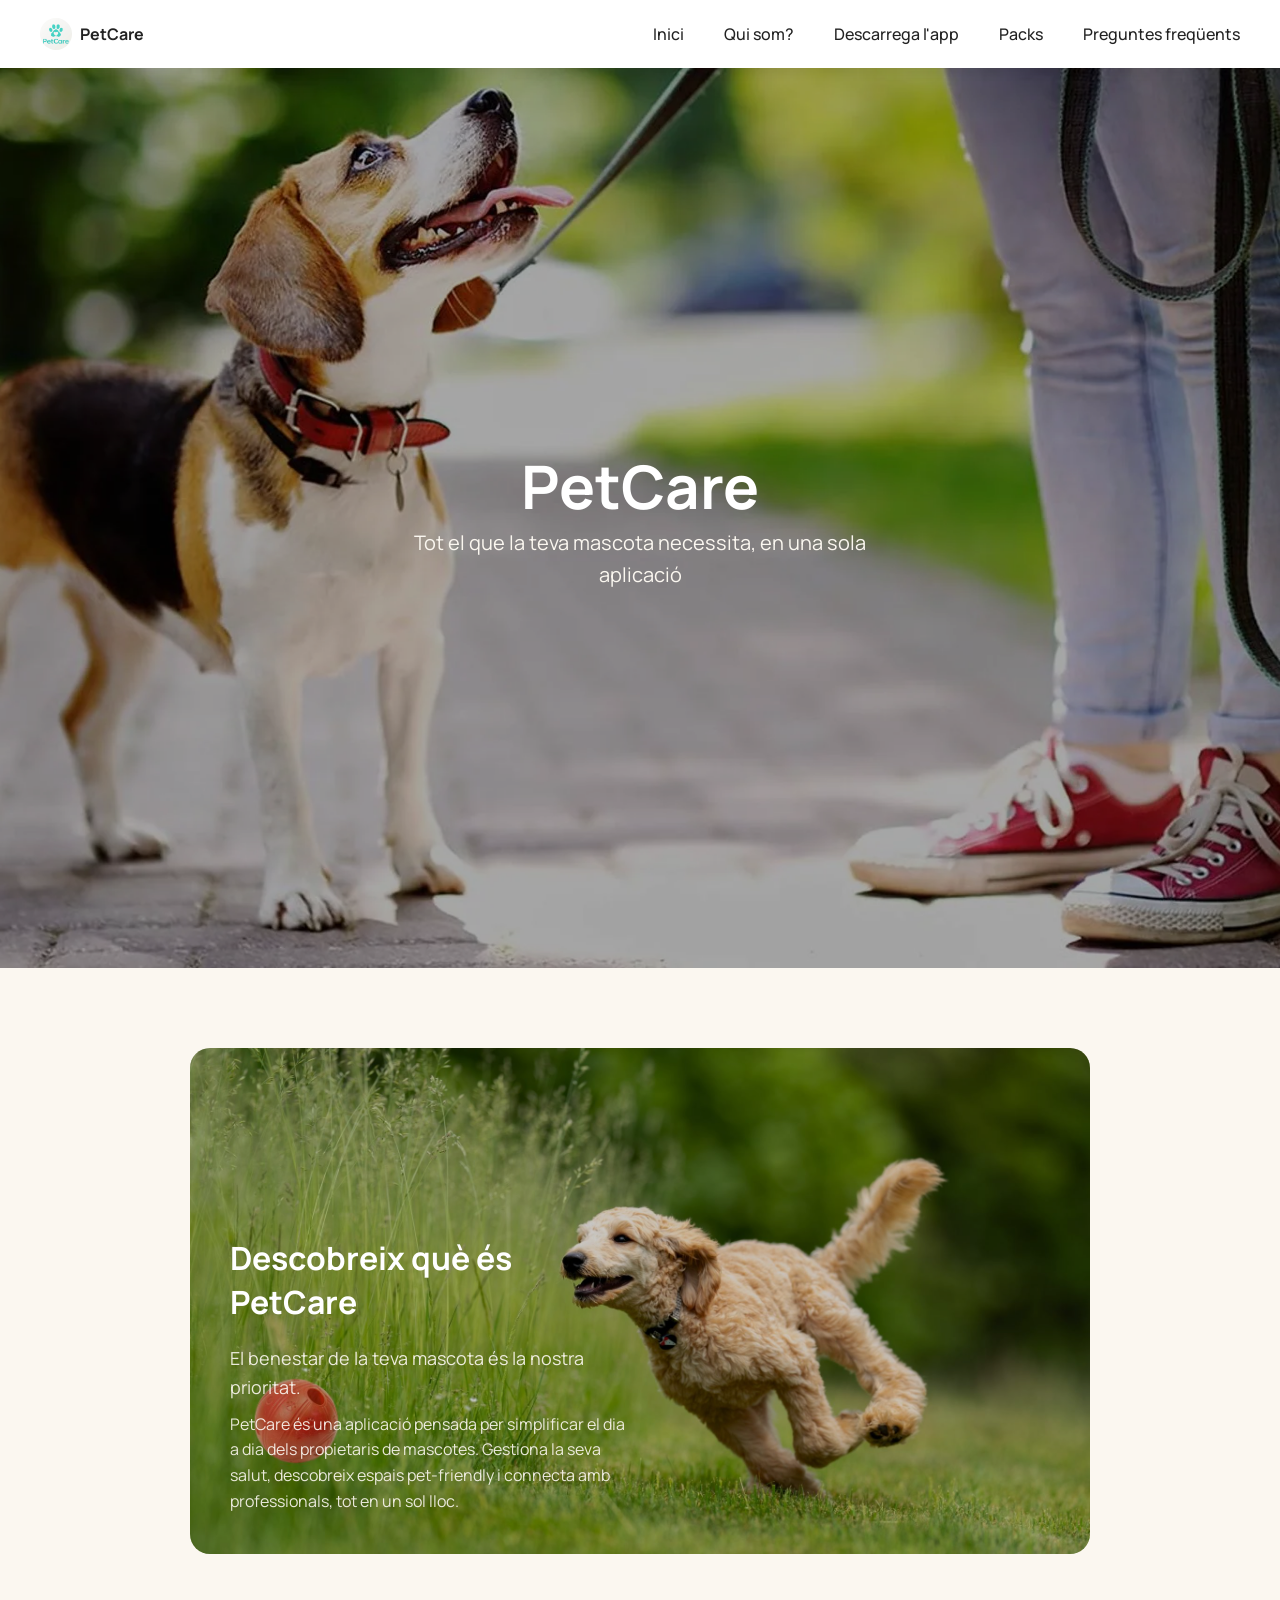
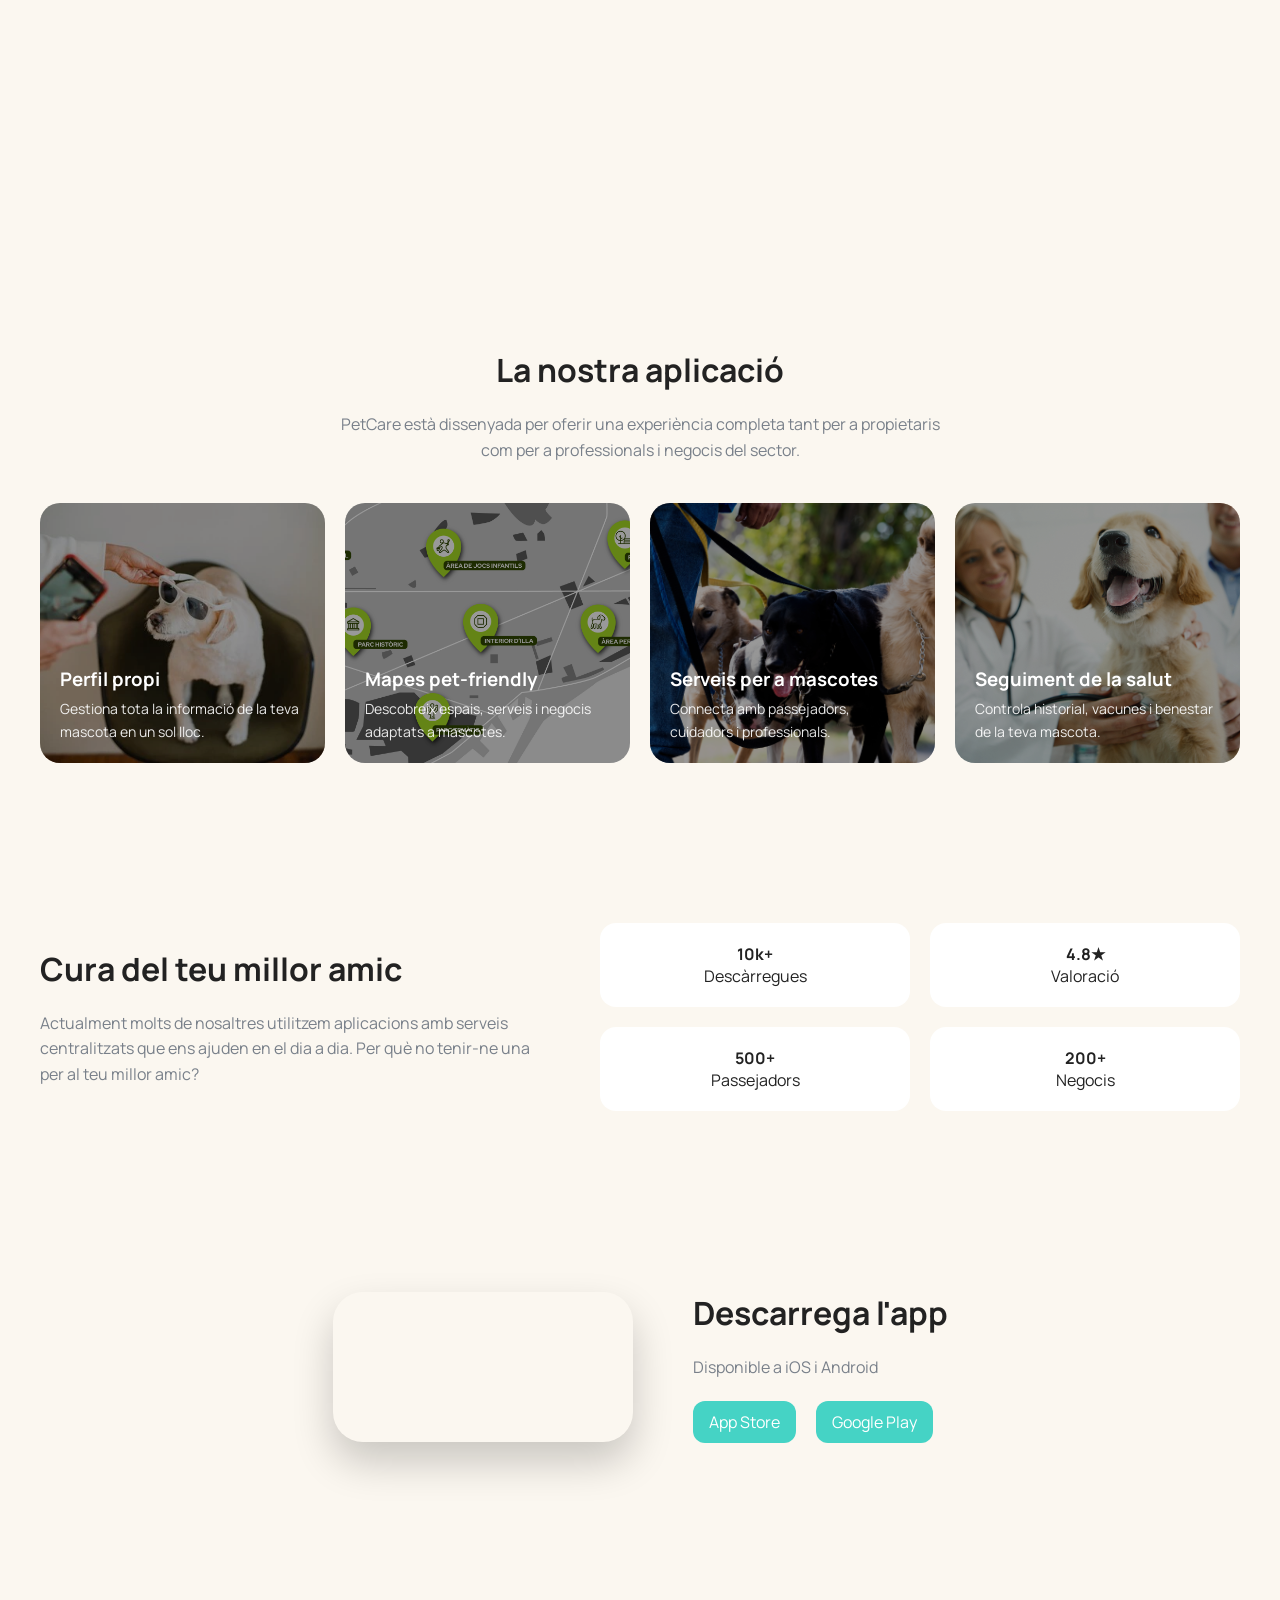
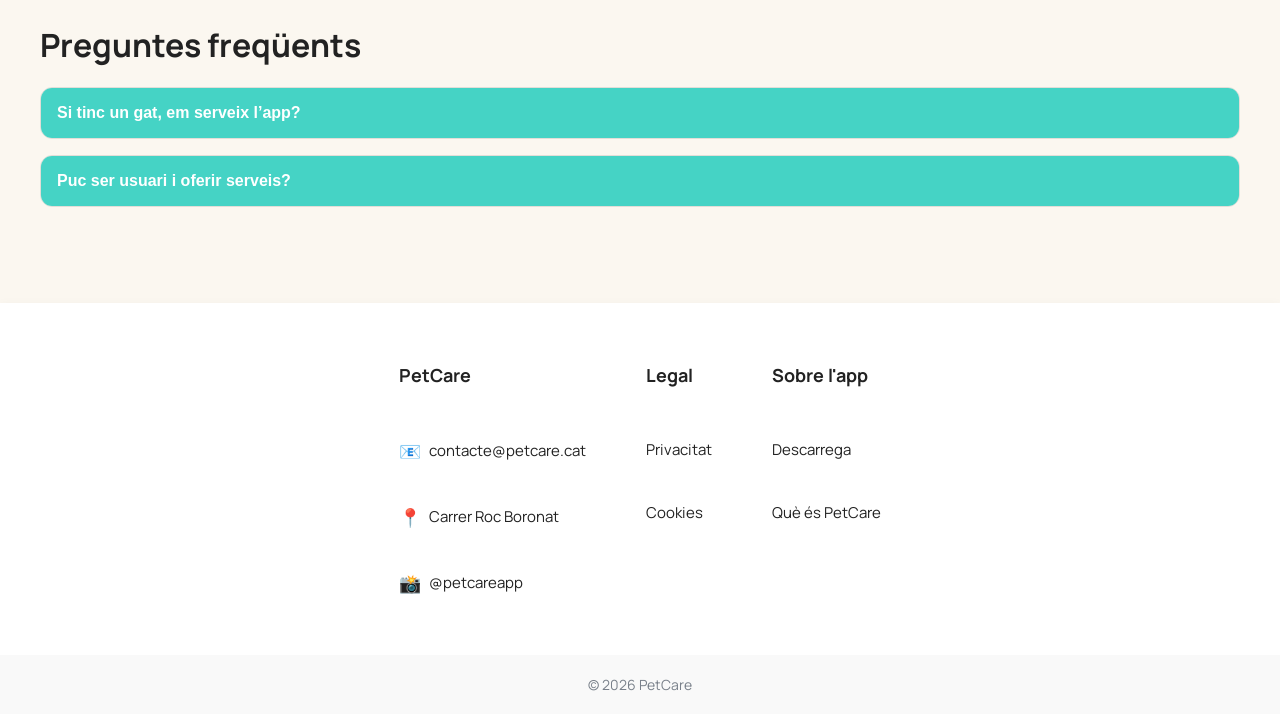
==== commit 80c9631b: "Update index.html" ====
--- a/index.html
+++ b/index.html
@@ -63,6 +63,24 @@
       cursor: pointer;
     }
 
+    /* BOTÓN HAMBURGUESA */
+    .menu-toggle {
+      display: none; /* oculto en escritorio */
+      background: var(--primary);
+      color: white;
+      border: none;
+      padding: 10px 14px;
+      border-radius: 8px;
+      font-size: 24px;
+      cursor: pointer;
+    }
+
+    /* navegación */
+    .nav-links {
+      display: flex;
+      gap: 20px;
+    }
+
     /* =========================
        SECCIONES GENERALES
     ========================= */
@@ -107,6 +125,9 @@
     /* =========================
        SECCIÓN QUÈ ÉS / ABOUT
     ========================= */
+    .about {
+      height: 100vh;
+    }
     .about-image {
       position: relative;
       max-width: 900px;
@@ -122,7 +143,7 @@
       position: absolute;
       inset: 0;
       border-radius: 20px;
-      background: rgba(0,0,0,0.4);
+      background: rgba(0,0,0,0.2);
     }
     .overlay-text {
       position: absolute;
@@ -132,8 +153,12 @@
       max-width: 400px;
       z-index: 2;
     }
-    .subtitle { font-size: 18px; margin-bottom: 10px; opacity: 0.9; }
-
+    .subtitle { font-size: 18px; margin-bottom: 10px; opacity: 0.9; color: var(--background); }
+
+    .about-text {
+      opacity: 0.9;
+      color: var(--background);
+    }
     /* =========================
        CARDS / APP
     ========================= */
@@ -296,7 +321,47 @@
       .overlay-text { left: 20px; right: 20px; bottom: 20px; max-width: unset; text-align: center; }
     }
     @media (max-width: 768px) {
-      header { flex-direction: column; gap: 12px; padding: 12px 20px; }
+      header {
+        flex-direction: row;
+        justify-content: space-between;
+        align-items: center;
+        padding: 12px 20px;
+      }
+
+      /* mostramos botón hamburguesa */
+      .menu-toggle {
+        display: block;
+      }
+
+      /* ocultamos links por defecto */
+      .nav-links {
+        position: absolute;
+        top: 60px; /* debajo del header */
+        right: 20px;
+        background: white;
+        flex-direction: column;
+        gap: 0;
+        border-radius: 12px;
+        overflow: hidden;
+        display: none; /* oculto inicialmente */
+        box-shadow: 0 8px 20px rgba(0,0,0,0.2);
+        width: 200px;
+      }
+
+      .nav-links a {
+        padding: 12px 20px;
+        border-bottom: 1px solid rgba(0,0,0,0.1);
+      }
+
+      .nav-links a:last-child {
+        border-bottom: none;
+      }
+
+      /* mostrar links al activar */
+      .nav-links.active {
+        display: flex;
+      }
+
       nav a { margin-left: 12px; margin-right: 12px; }
       footer { flex-direction: column; align-items: center; text-align: center; gap: 40px; }
       .footer-column { align-items: center; }
@@ -318,13 +383,18 @@
       <img src="assets/logo.png" alt="logo">
       PetCare
     </div>
-    <nav>
+
+    <!-- Botón hamburguesa -->
+    <button class="menu-toggle" aria-label="Menú">
+      ☰
+    </button>
+
+    <nav class="nav-links">
       <a href="#inici">Inici</a>
       <a href="#quisom">Qui som?</a>
       <a href="#descarrega">Descarrega l'app</a>
       <a href="#packs">Packs</a>
       <a href="#faq">Preguntes freqüents</a>
-      🌐
     </nav>
   </header>
 
@@ -347,7 +417,7 @@
       <div class="overlay-text">
         <h2>Descobreix què és PetCare</h2>
         <p class="subtitle">El benestar de la teva mascota és la nostra prioritat.</p>
-        <p>PetCare és una aplicació pensada per simplificar el dia a dia dels propietaris de mascotes. Gestiona la seva salut, descobreix espais pet-friendly i connecta amb professionals, tot en un sol lloc.</p>
+        <p class="about-text">PetCare és una aplicació pensada per simplificar el dia a dia dels propietaris de mascotes. Gestiona la seva salut, descobreix espais pet-friendly i connecta amb professionals, tot en un sol lloc.</p>
       </div>
     </div>
   </section>
@@ -475,6 +545,21 @@
         answer.classList.toggle('open');
       });
     });
-  </script>
+
+  // HAMBURGUESA HEADER
+  const menuToggle = document.querySelector('.menu-toggle');
+  const navLinks = document.querySelector('.nav-links');
+
+  menuToggle.addEventListener('click', () => {
+    navLinks.classList.toggle('active');
+  });
+
+  // cerrar menú al hacer clic en link (opcional)
+  navLinks.querySelectorAll('a').forEach(link => {
+    link.addEventListener('click', () => {
+      navLinks.classList.remove('active');
+    });
+  });
+</script>
 </body>
 </html>
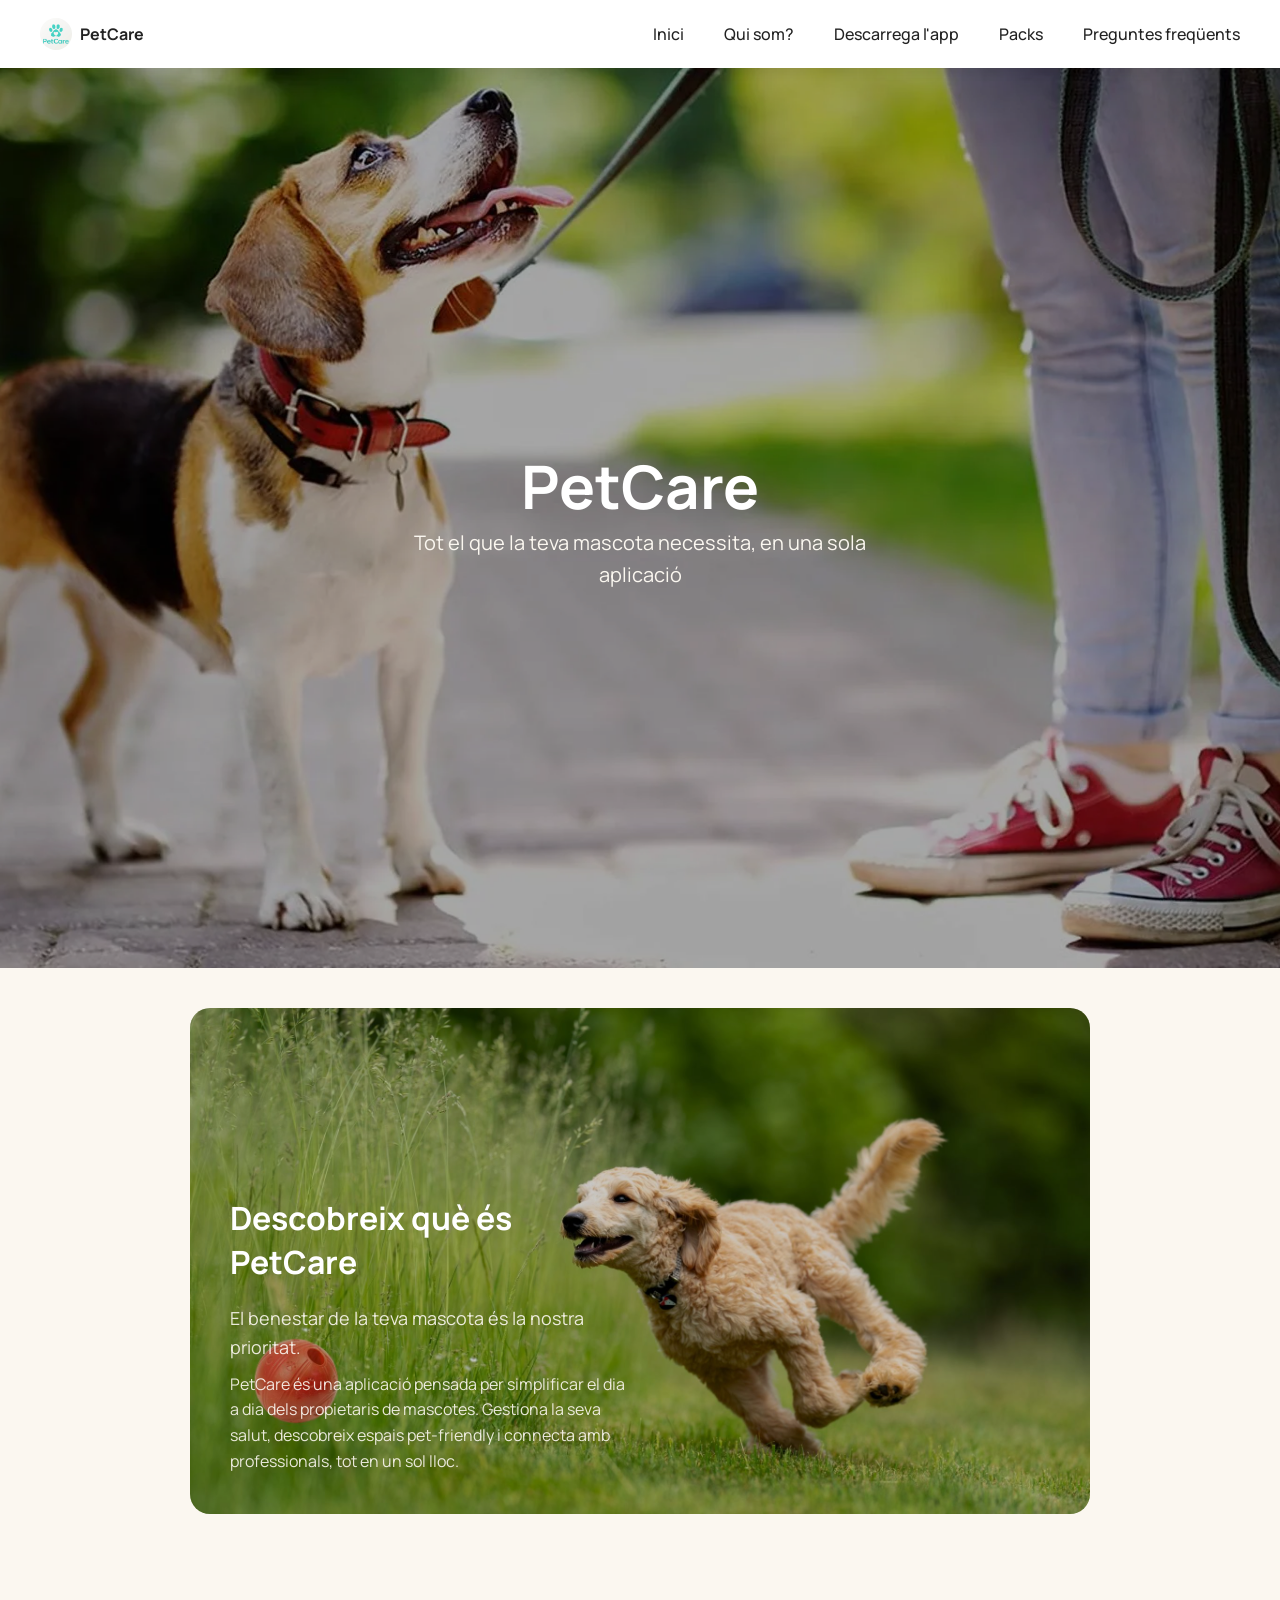
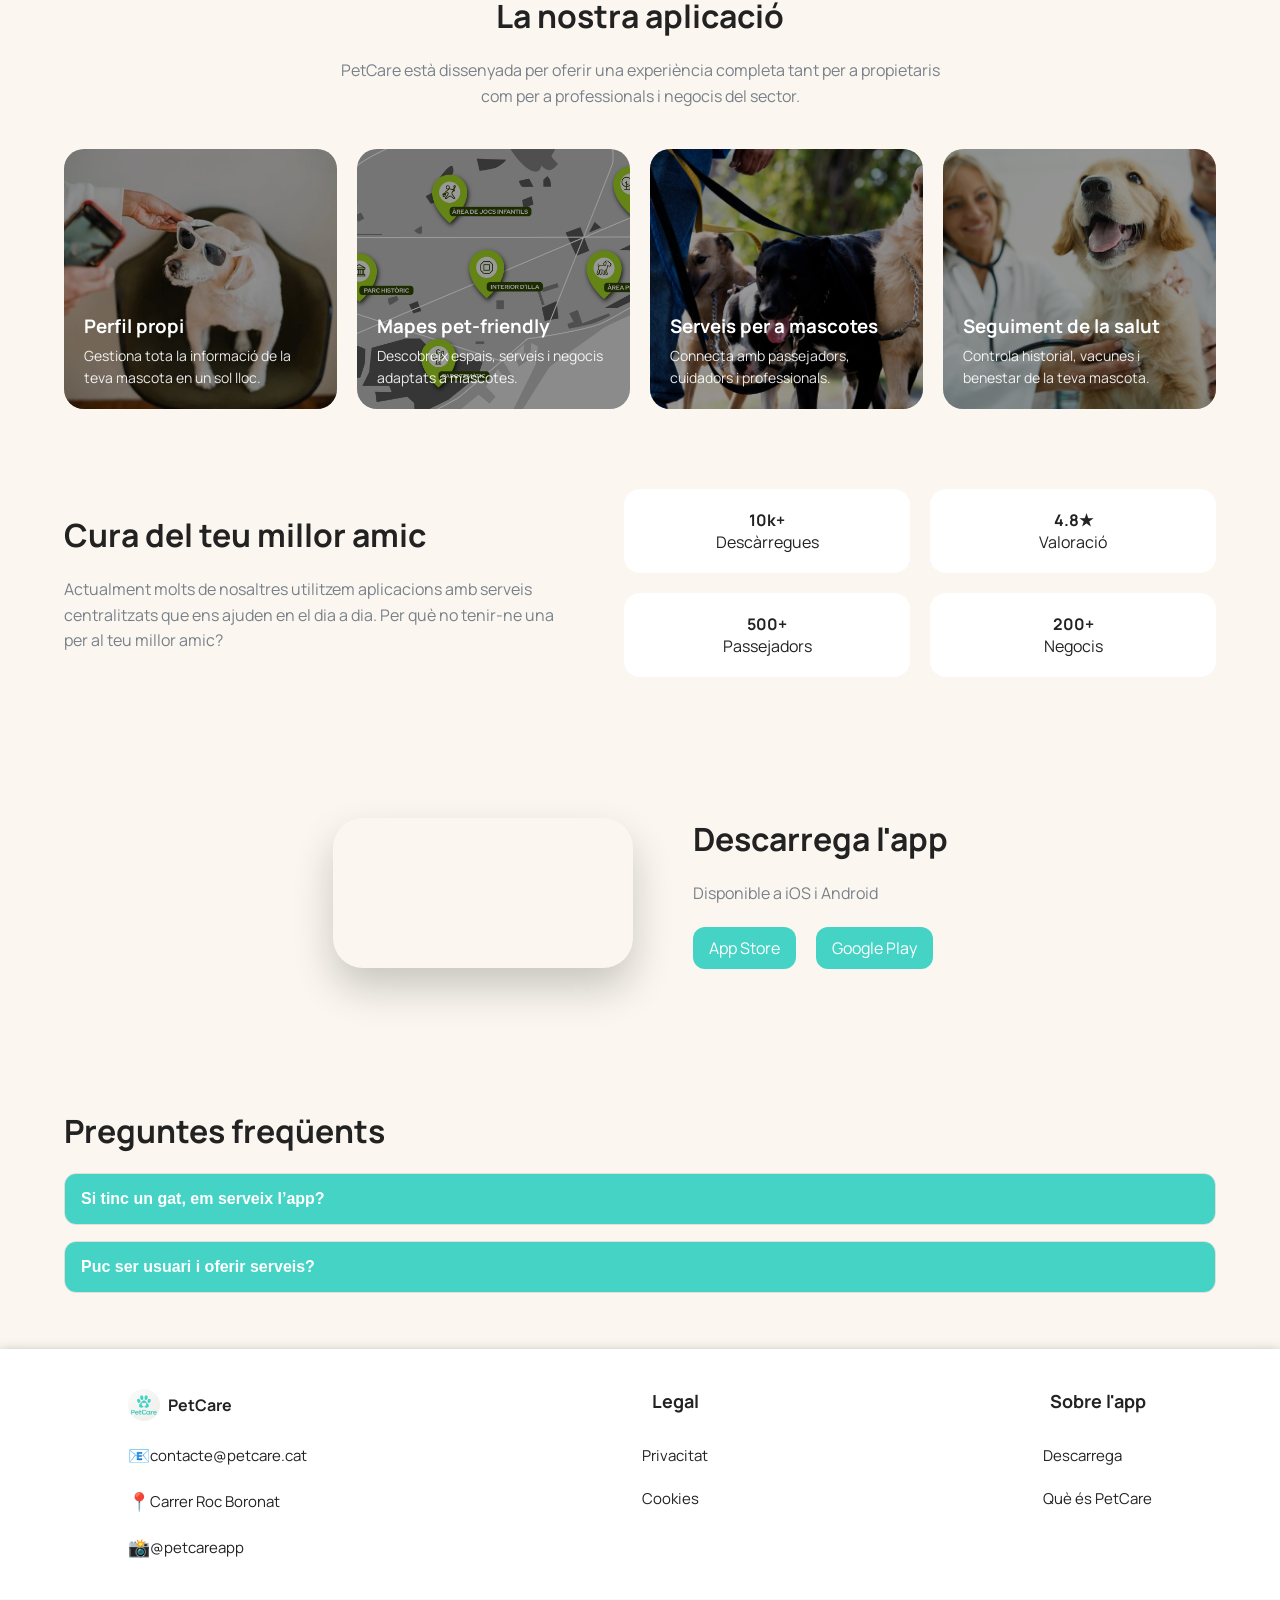
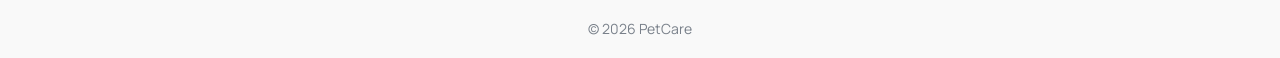
==== commit 26f13411: "update packs" ====
--- a/index.html
+++ b/index.html
@@ -1,5 +1,6 @@
 <!DOCTYPE html>
 <html lang="ca">
+
 <head>
   <meta charset="UTF-8" />
   <meta name="viewport" content="width=device-width, initial-scale=1.0" />
@@ -21,15 +22,31 @@
     /* =========================
        RESET & BASE
     ========================= */
-    * { margin: 0; padding: 0; box-sizing: border-box; }
+    * {
+      margin: 0;
+      padding: 0;
+      box-sizing: border-box;
+    }
+
     body {
       font-family: 'Manrope', sans-serif;
       background: var(--background);
       color: #222;
     }
-    h1 { font-size: 48px; }
-    h2 { font-size: 32px; margin-bottom: 20px; }
-    p { color: var(--accent); line-height: 1.6; }
+
+    h1 {
+      font-size: 48px;
+    }
+
+    h2 {
+      font-size: 32px;
+      margin-bottom: 20px;
+    }
+
+    p {
+      color: var(--accent);
+      line-height: 1.6;
+    }
 
     /* =========================
        HEADER
@@ -43,17 +60,31 @@
       position: sticky;
       top: 0;
       z-index: 100;
-      box-shadow: 0 4px 12px rgba(0,0,0,0.06);
-    }
-    .logo { display: flex; align-items: center; gap: 8px; font-weight: 700; }
-    .logo img { width: 32px; border-radius: 50%; }
+      box-shadow: 0 4px 12px rgba(0, 0, 0, 0.06);
+    }
+
+    .logo {
+      display: flex;
+      align-items: center;
+      gap: 8px;
+      font-weight: 700;
+    }
+
+    .logo img {
+      width: 32px;
+      border-radius: 50%;
+    }
+
     nav a {
       margin-left: 20px;
       text-decoration: none;
       color: #222;
       font-weight: 500;
     }
-    nav a:hover { color: var(--primary); }
+
+    nav a:hover {
+      color: var(--primary);
+    }
 
     .btn {
       background: var(--primary);
@@ -65,7 +96,8 @@
 
     /* BOTÓN HAMBURGUESA */
     .menu-toggle {
-      display: none; /* oculto en escritorio */
+      display: none;
+      /* oculto en escritorio */
       background: var(--primary);
       color: white;
       border: none;
@@ -84,9 +116,22 @@
     /* =========================
        SECCIONES GENERALES
     ========================= */
-    section { padding: 80px 40px; margin: auto; }
-    .flex { display: flex; align-items: center; gap: 40px; flex-wrap: wrap; }
-    .flex img { max-width: 450px; border-radius: 20px; }
+    section {
+      padding: 40px 5%;
+      margin: auto;
+    }
+
+    .flex {
+      display: flex;
+      align-items: center;
+      gap: 40px;
+      flex-wrap: wrap;
+    }
+
+    .flex img {
+      max-width: 450px;
+      border-radius: 20px;
+    }
 
     /* =========================
        HERO
@@ -98,12 +143,14 @@
       background-position: center;
       position: relative;
     }
+
     .hero::before {
       content: "";
       position: absolute;
       inset: 0;
-      background: rgba(0,0,0,0.35);
-    }
+      background: rgba(0, 0, 0, 0.35);
+    }
+
     .hero-content {
       position: relative;
       z-index: 2;
@@ -115,7 +162,11 @@
       color: white;
       text-align: center;
     }
-    .hero h1 { font-size: 60px; }
+
+    .hero h1 {
+      font-size: 60px;
+    }
+
     .hero p {
       font-size: 20px;
       max-width: 500px;
@@ -125,26 +176,26 @@
     /* =========================
        SECCIÓN QUÈ ÉS / ABOUT
     ========================= */
-    .about {
-      height: 100vh;
-    }
     .about-image {
       position: relative;
       max-width: 900px;
       margin: auto;
     }
+
     .about-image img {
       width: 100%;
       border-radius: 20px;
       display: block;
     }
+
     .about-image::before {
       content: "";
       position: absolute;
       inset: 0;
       border-radius: 20px;
-      background: rgba(0,0,0,0.2);
-    }
+      background: rgba(0, 0, 0, 0.2);
+    }
+
     .overlay-text {
       position: absolute;
       bottom: 40px;
@@ -153,21 +204,29 @@
       max-width: 400px;
       z-index: 2;
     }
-    .subtitle { font-size: 18px; margin-bottom: 10px; opacity: 0.9; color: var(--background); }
+
+    .subtitle {
+      font-size: 18px;
+      margin-bottom: 10px;
+      opacity: 0.9;
+      color: var(--background);
+    }
 
     .about-text {
       opacity: 0.9;
       color: var(--background);
     }
+
     /* =========================
        CARDS / APP
     ========================= */
     .grid {
       display: grid;
-      grid-template-columns: repeat(auto-fit, minmax(250px,1fr));
+      grid-template-columns: repeat(auto-fit, minmax(250px, 1fr));
       gap: 20px;
       margin-top: 40px;
     }
+
     .card {
       height: 260px;
       border-radius: 20px;
@@ -178,20 +237,29 @@
       display: flex;
       align-items: flex-end;
     }
+
     .card::before {
       content: "";
       position: absolute;
       inset: 0;
-      background: rgba(0,0,0,0.4);
-    }
+      background: rgba(0, 0, 0, 0.4);
+    }
+
     .card-content {
       position: relative;
       color: white;
       padding: 20px;
       z-index: 2;
     }
-    .card-content h3 { margin-bottom: 6px; }
-    .card-content p { color: rgba(255,255,255,0.9); font-size: 14px; }
+
+    .card-content h3 {
+      margin-bottom: 6px;
+    }
+
+    .card-content p {
+      color: rgba(255, 255, 255, 0.9);
+      font-size: 14px;
+    }
 
     /* =========================
        DIA A DIA / METRICS
@@ -203,13 +271,19 @@
       gap: 60px;
       flex-wrap: wrap;
     }
-    .day-text { flex: 1; max-width: 500px; }
+
+    .day-text {
+      flex: 1;
+      max-width: 500px;
+    }
+
     .metrics {
       flex: 1;
       display: grid;
-      grid-template-columns: repeat(2,1fr);
+      grid-template-columns: repeat(2, 1fr);
       gap: 20px;
     }
+
     .metric {
       background: white;
       padding: 20px;
@@ -220,7 +294,10 @@
     /* =========================
        DESCÀRREGA / DOWNLOAD
     ========================= */
-    .download-section { padding: 100px 40px; }
+    .download-section {
+      padding: 100px 40px;
+    }
+
     .download-content {
       display: flex;
       align-items: center;
@@ -228,17 +305,20 @@
       gap: 60px;
       flex-wrap: wrap;
     }
+
     .mockup-video {
       max-height: 80vh;
       width: auto;
       max-width: 100%;
       border-radius: 30px;
-      box-shadow: 0 20px 40px rgba(0,0,0,0.2);
-    }
+      box-shadow: 0 20px 40px rgba(0, 0, 0, 0.2);
+    }
+
     .download-text {
       max-width: 400px;
       text-align: left;
     }
+
     .store-buttons {
       display: flex;
       gap: 20px;
@@ -248,7 +328,13 @@
     /* =========================
        FAQ
     ========================= */
-    .faq-item { margin-bottom: 16px; border-radius: 12px; overflow: hidden; border: 1px solid rgba(0,0,0,0.1); }
+    .faq-item {
+      margin-bottom: 16px;
+      border-radius: 12px;
+      overflow: hidden;
+      border: 1px solid rgba(0, 0, 0, 0.1);
+    }
+
     .faq-question {
       width: 100%;
       text-align: left;
@@ -262,7 +348,11 @@
       outline: none;
       transition: background 0.3s;
     }
-    .faq-question:hover { background: var(--active); }
+
+    .faq-question:hover {
+      background: var(--active);
+    }
+
     .faq-answer {
       max-height: 0;
       overflow: hidden;
@@ -273,35 +363,49 @@
       font-size: 15px;
       line-height: 1.5;
     }
-    .faq-answer.open { padding: 16px; max-height: 300px; }
+
+    .faq-answer.open {
+      padding: 16px;
+      max-height: 300px;
+    }
 
     /* =========================
        FOOTER
     ========================= */
     footer {
       background: white;
-      padding: 60px 40px;
-      display: flex;
-      justify-content: center;
-      gap: 60px;
+      padding: 40px 10%;
+      display: flex;
+      justify-content: space-between;
+      /* gap: 20%; */
       flex-wrap: wrap;
-      text-align: left;
-      box-shadow: 0 4px 12px rgba(0,0,0,0.06);
-    }
+      text-align: center;
+      box-shadow: 0 4px 12px rgba(0, 0, 0, 0.4);
+    }
+
     .footer-column {
       display: flex;
       flex-direction: column;
-      gap: 10px;
-    }
-    .footer-column strong { margin-bottom: 10px; font-size: 18px; }
+    }
+
+    .footer-column strong {
+      margin-bottom: 10px;
+      font-size: 18px;
+    }
+
     .footer-item {
-      display: flex;
-      align-items: center;
-      gap: 8px;
-      color: #222;
-      font-size: 15px;
-    }
-    .footer-item .icon { color: var(--primary); font-size: 18px; }
+        display: flex;
+        align-items: center;
+        color: #222;
+        font-size: 15px;
+        justify-content: flex-start;
+    }
+
+    .footer-item .icon {
+      color: var(--primary);
+      font-size: 18px;
+    }
+
     .copyright {
       text-align: center;
       padding: 20px;
@@ -314,12 +418,34 @@
        RESPONSIVE / ADAPTACIONES MÓVIL
     ========================= */
     @media (max-width: 1024px) {
-      .day { flex-direction: column; gap: 40px; }
-      .download-content { flex-direction: column; text-align: center; }
-      .download-text { text-align: center; }
-      .store-buttons { justify-content: center; flex-wrap: wrap; }
-      .overlay-text { left: 20px; right: 20px; bottom: 20px; max-width: unset; text-align: center; }
-    }
+      .day {
+        flex-direction: column;
+        gap: 40px;
+      }
+
+      .download-content {
+        flex-direction: column;
+        text-align: center;
+      }
+
+      .download-text {
+        text-align: center;
+      }
+
+      .store-buttons {
+        justify-content: center;
+        flex-wrap: wrap;
+      }
+
+      .overlay-text {
+        left: 20px;
+        right: 20px;
+        bottom: 20px;
+        max-width: unset;
+        text-align: center;
+      }
+    }
+
     @media (max-width: 768px) {
       header {
         flex-direction: row;
@@ -336,21 +462,23 @@
       /* ocultamos links por defecto */
       .nav-links {
         position: absolute;
-        top: 60px; /* debajo del header */
+        top: 60px;
+        /* debajo del header */
         right: 20px;
         background: white;
         flex-direction: column;
         gap: 0;
         border-radius: 12px;
         overflow: hidden;
-        display: none; /* oculto inicialmente */
-        box-shadow: 0 8px 20px rgba(0,0,0,0.2);
+        display: none;
+        /* oculto inicialmente */
+        box-shadow: 0 8px 20px rgba(0, 0, 0, 0.2);
         width: 200px;
       }
 
       .nav-links a {
         padding: 12px 20px;
-        border-bottom: 1px solid rgba(0,0,0,0.1);
+        border-bottom: 1px solid rgba(0, 0, 0, 0.1);
       }
 
       .nav-links a:last-child {
@@ -362,14 +490,43 @@
         display: flex;
       }
 
-      nav a { margin-left: 12px; margin-right: 12px; }
-      footer { flex-direction: column; align-items: center; text-align: center; gap: 40px; }
-      .footer-column { align-items: center; }
-      .hero h1 { font-size: 42px; }
-      .hero p { font-size: 18px; max-width: 90%; }
-      .grid { grid-template-columns: 1fr; }
-      .day-text, .metrics { max-width: 100%; }
-      .mockup-video { max-height: 60vh; }
+      nav a {
+        margin-left: 12px;
+        margin-right: 12px;
+      }
+
+      footer {
+        flex-direction: column;
+        align-items: center;
+        text-align: center;
+        gap: 40px;
+      }
+
+      .footer-column {
+        align-items: center;
+      }
+
+      .hero h1 {
+        font-size: 42px;
+      }
+
+      .hero p {
+        font-size: 18px;
+        max-width: 90%;
+      }
+
+      .grid {
+        grid-template-columns: 1fr;
+      }
+
+      .day-text,
+      .metrics {
+        max-width: 100%;
+      }
+
+      .mockup-video {
+        max-height: 60vh;
+      }
     }
   </style>
 </head>
@@ -393,7 +550,7 @@
       <a href="#inici">Inici</a>
       <a href="#quisom">Qui som?</a>
       <a href="#descarrega">Descarrega l'app</a>
-      <a href="#packs">Packs</a>
+      <a href="packs.html">Packs</a>
       <a href="#faq">Preguntes freqüents</a>
     </nav>
   </header>
@@ -417,7 +574,9 @@
       <div class="overlay-text">
         <h2>Descobreix què és PetCare</h2>
         <p class="subtitle">El benestar de la teva mascota és la nostra prioritat.</p>
-        <p class="about-text">PetCare és una aplicació pensada per simplificar el dia a dia dels propietaris de mascotes. Gestiona la seva salut, descobreix espais pet-friendly i connecta amb professionals, tot en un sol lloc.</p>
+        <p class="about-text">PetCare és una aplicació pensada per simplificar el dia a dia dels propietaris de
+          mascotes. Gestiona la seva salut, descobreix espais pet-friendly i connecta amb professionals, tot en un sol
+          lloc.</p>
       </div>
     </div>
   </section>
@@ -427,7 +586,8 @@
   ========================= -->
   <section>
     <h2 style="text-align:center;">La nostra aplicació</h2>
-    <p style="text-align:center; max-width:600px; margin:auto;">PetCare està dissenyada per oferir una experiència completa tant per a propietaris com per a professionals i negocis del sector.</p>
+    <p style="text-align:center; max-width:600px; margin:auto;">PetCare està dissenyada per oferir una experiència
+      completa tant per a propietaris com per a professionals i negocis del sector.</p>
     <div class="grid">
       <div class="card" style="background-image:url('assets/perfil.webp')">
         <div class="card-content">
@@ -462,7 +622,8 @@
   <section class="day">
     <div class="day-text">
       <h2>Cura del teu millor amic</h2>
-      <p>Actualment molts de nosaltres utilitzem aplicacions amb serveis centralitzats que ens ajuden en el dia a dia. Per què no tenir-ne una per al teu millor amic?</p>
+      <p>Actualment molts de nosaltres utilitzem aplicacions amb serveis centralitzats que ens ajuden en el dia a dia.
+        Per què no tenir-ne una per al teu millor amic?</p>
     </div>
     <div class="metrics">
       <div class="metric"><strong>10k+</strong><br>Descàrregues</div>
@@ -515,7 +676,10 @@
   ========================= -->
   <footer>
     <div class="footer-column">
-      <strong>PetCare</strong><br>
+      <div class="logo">
+        <img src="assets/logo.png" alt="logo">
+        PetCare
+      </div><br>
       <span class="footer-item"><span class="icon">📧</span> contacte@petcare.cat</span><br>
       <span class="footer-item"><span class="icon">📍</span> Carrer Roc Boronat</span><br>
       <span class="footer-item"><span class="icon">📸</span> @petcareapp</span>
@@ -532,6 +696,7 @@
     </div>
   </footer>
   <div class="copyright">© 2026 PetCare</div>
+
 
   <!-- =========================
        SCRIPT FAQ
@@ -546,20 +711,21 @@
       });
     });
 
-  // HAMBURGUESA HEADER
-  const menuToggle = document.querySelector('.menu-toggle');
-  const navLinks = document.querySelector('.nav-links');
-
-  menuToggle.addEventListener('click', () => {
-    navLinks.classList.toggle('active');
-  });
-
-  // cerrar menú al hacer clic en link (opcional)
-  navLinks.querySelectorAll('a').forEach(link => {
-    link.addEventListener('click', () => {
-      navLinks.classList.remove('active');
+    // HAMBURGUESA HEADER
+    const menuToggle = document.querySelector('.menu-toggle');
+    const navLinks = document.querySelector('.nav-links');
+
+    menuToggle.addEventListener('click', () => {
+      navLinks.classList.toggle('active');
     });
-  });
-</script>
+
+    // cerrar menú al hacer clic en link (opcional)
+    navLinks.querySelectorAll('a').forEach(link => {
+      link.addEventListener('click', () => {
+        navLinks.classList.remove('active');
+      });
+    });
+  </script>
 </body>
+
 </html>
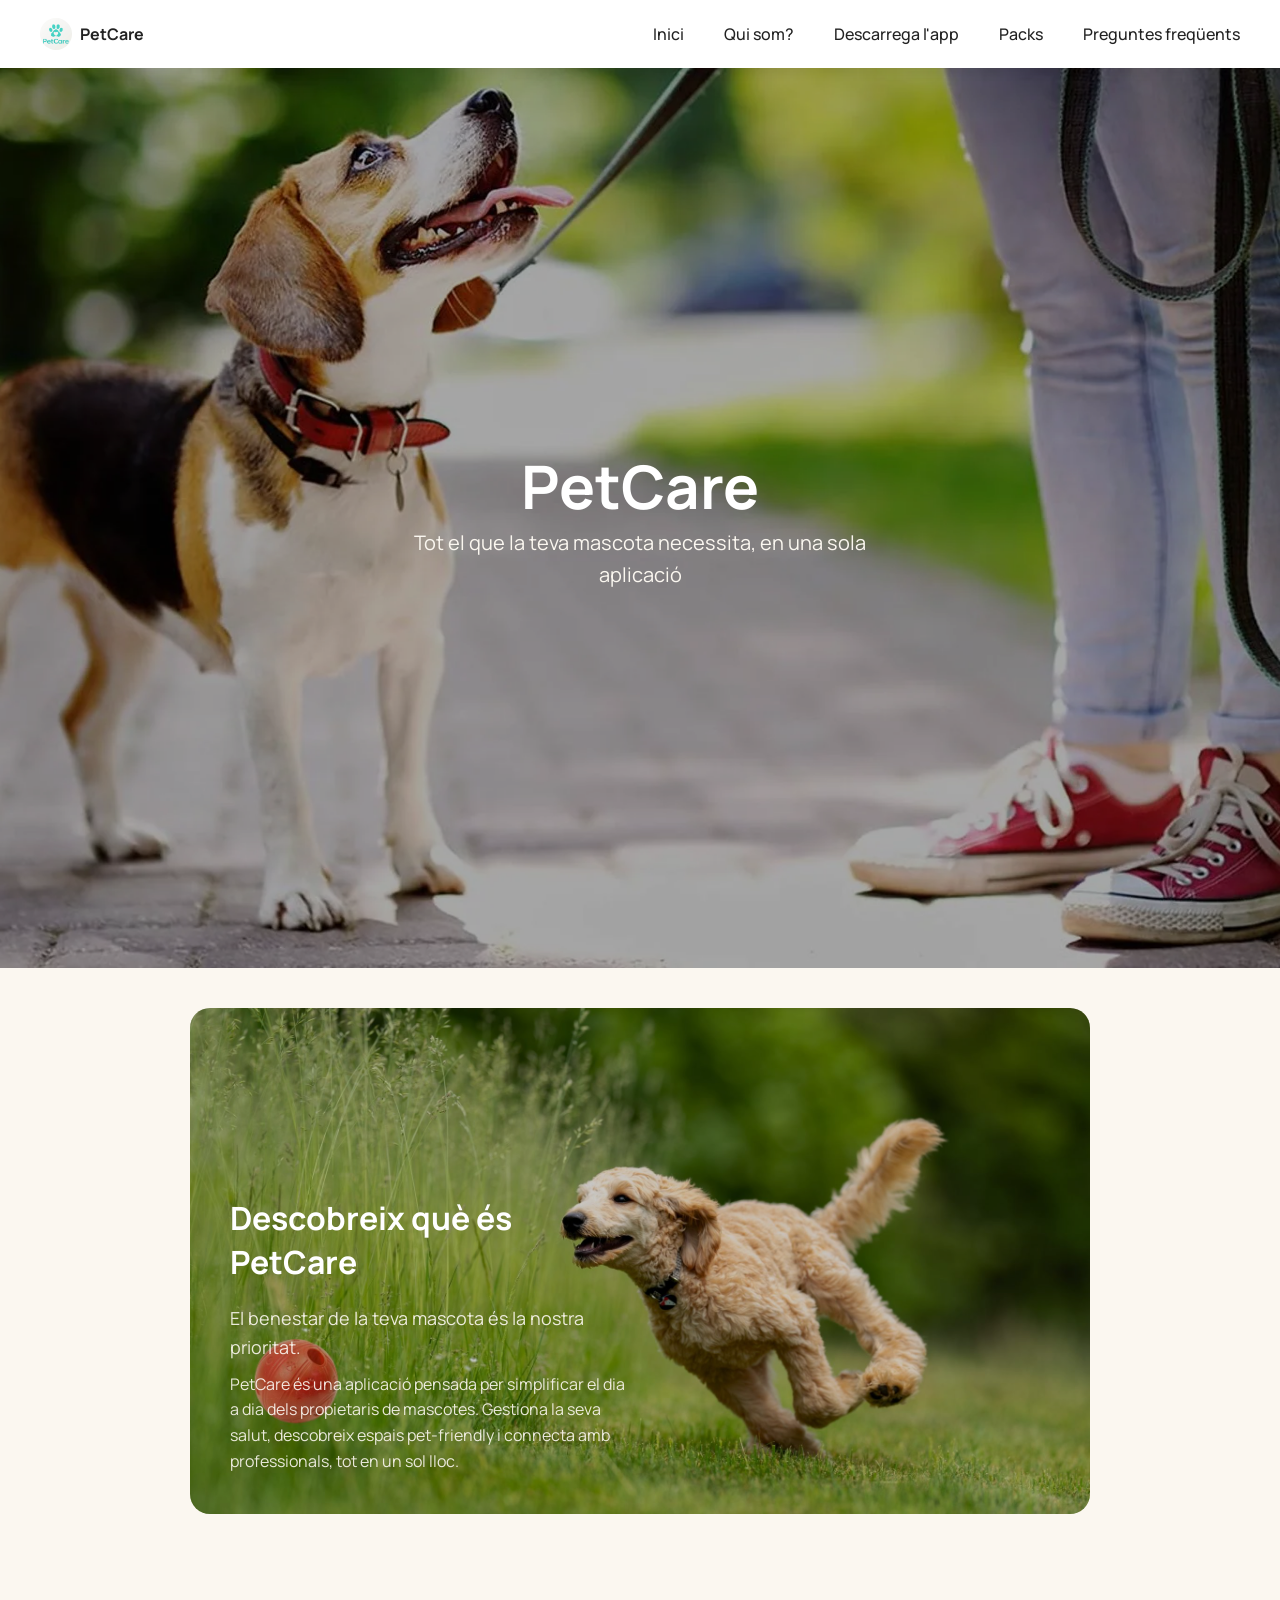
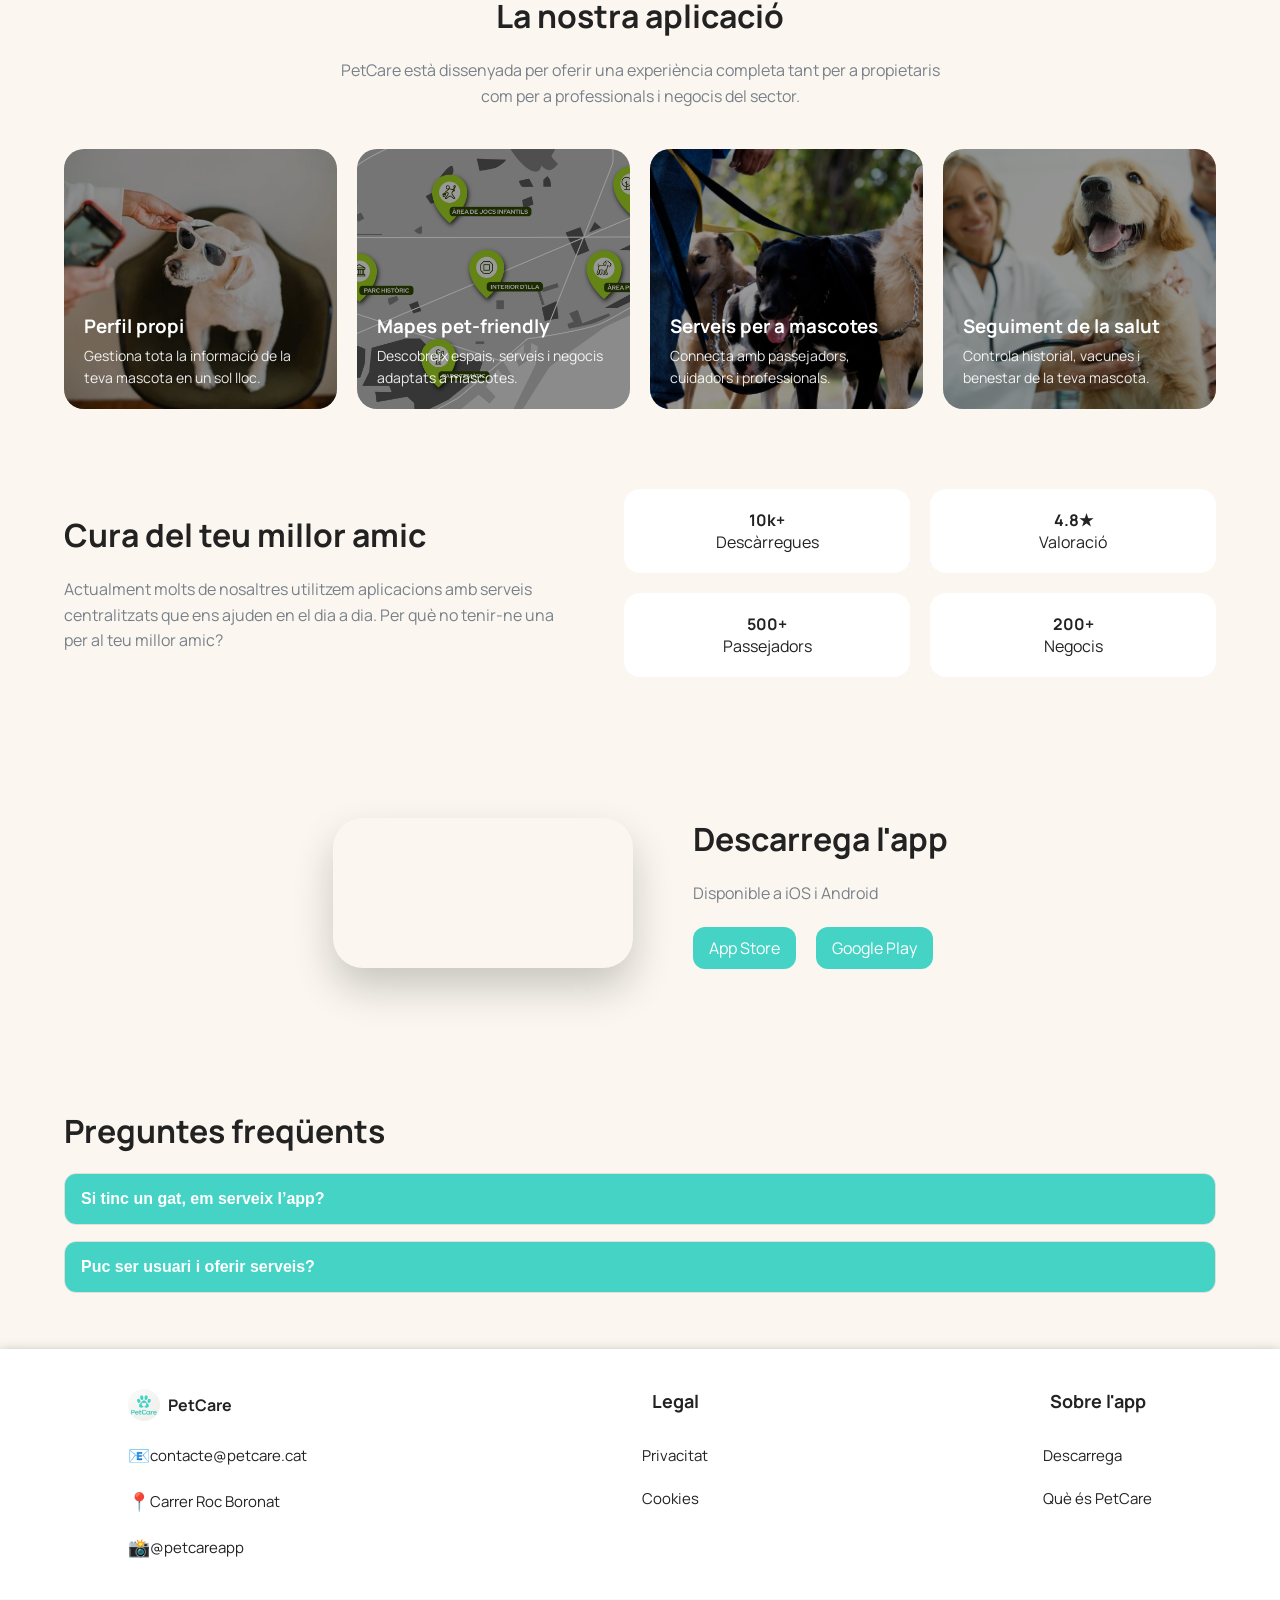
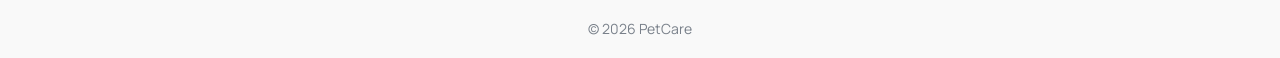
==== commit 2db86a47: "updates mobile" ====
--- a/index.html
+++ b/index.html
@@ -180,12 +180,11 @@
       position: relative;
       max-width: 900px;
       margin: auto;
-    }
-
-    .about-image img {
-      width: 100%;
+      aspect-ratio: 16/9;
+      background-image: url("assets/pets2.jpg");
+      background-size: cover;
+      background-position: center;
       border-radius: 20px;
-      display: block;
     }
 
     .about-image::before {
@@ -215,6 +214,10 @@
     .about-text {
       opacity: 0.9;
       color: var(--background);
+    }
+
+    .about-image-mobile {
+      display: none;
     }
 
     /* =========================
@@ -438,9 +441,6 @@
       }
 
       .overlay-text {
-        left: 20px;
-        right: 20px;
-        bottom: 20px;
         max-width: unset;
         text-align: center;
       }
@@ -495,6 +495,67 @@
         margin-right: 12px;
       }
 
+      .about-image {
+        display: none;
+      }
+
+      .about-image-mobile {
+        display: flex;
+        flex-direction: column;
+        flex-wrap: nowrap;
+        align-content: center;
+        align-items: center;
+        max-width: 95%;
+        margin: auto;
+        text-align: center;
+      }
+
+      .about-image-mobile-image {
+        position: relative;
+        margin: auto;
+        aspect-ratio: 16/9;
+        background-image: url("assets/pets2.jpg");
+        background-size: cover;
+        background-position: center;
+        border-radius: 20px;
+        min-width: 95%;
+        display: flex;
+        justify-content: center;
+        align-items: center;
+      }
+
+      .about-image-mobile-image::before {
+        content: "";
+        position: absolute;
+        inset: 0;
+        border-radius: 20px;
+        background: rgba(0, 0, 0, 0.2);
+      }
+
+      .overlay-text {
+        position: absolute;
+        color: white;
+        max-width: 80%;
+        z-index: 2;
+        margin: auto;
+        font-size: 11pt;
+        bottom: auto;
+        left: auto;
+        margin: auto;
+      }
+
+      .subtitle {
+        font-size: 18px;
+        margin-bottom: 10px;
+        opacity: 0.9;
+        color: var(--accent);
+      }
+
+      .about-text {
+        opacity: 0.9;
+        color: var(--background);
+      }
+
       footer {
         flex-direction: column;
         align-items: center;
@@ -570,13 +631,23 @@
   ========================= -->
   <section id="quisom" class="about">
     <div class="about-image">
-      <img src="assets/pets2.jpg" alt="Mascotes">
       <div class="overlay-text">
         <h2>Descobreix què és PetCare</h2>
         <p class="subtitle">El benestar de la teva mascota és la nostra prioritat.</p>
         <p class="about-text">PetCare és una aplicació pensada per simplificar el dia a dia dels propietaris de
           mascotes. Gestiona la seva salut, descobreix espais pet-friendly i connecta amb professionals, tot en un sol
           lloc.</p>
+      </div>
+    </div>
+    <div class="about-image-mobile">
+      <h2>Descobreix què és PetCare</h2>
+      <p class="subtitle">El benestar de la teva mascota és la nostra prioritat.</p>
+      <div class="about-image-mobile-image">
+        <div class="overlay-text">
+          <p class="about-text">PetCare és una aplicació pensada per simplificar el dia a dia dels propietaris de
+            mascotes. Gestiona la seva salut, descobreix espais pet-friendly i connecta amb professionals, tot en un sol
+            lloc.</p>
+        </div>
       </div>
     </div>
   </section>
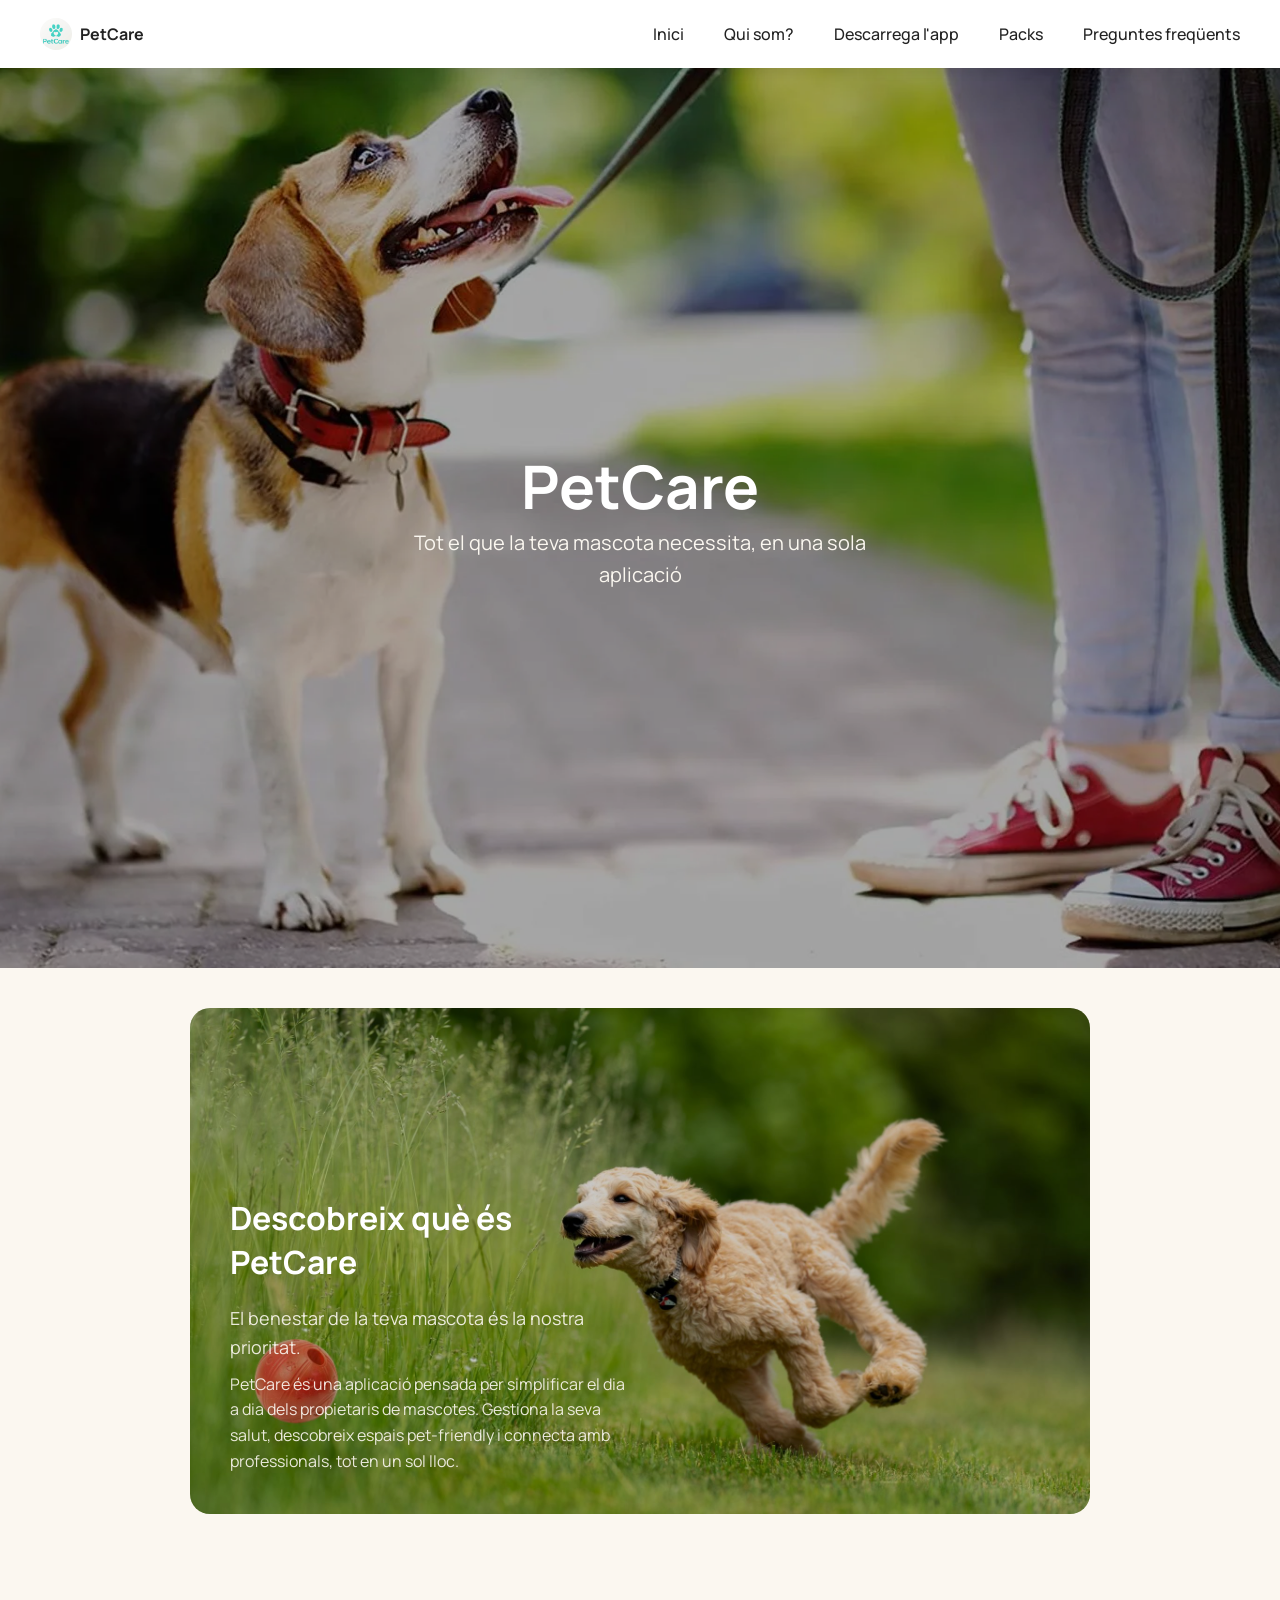
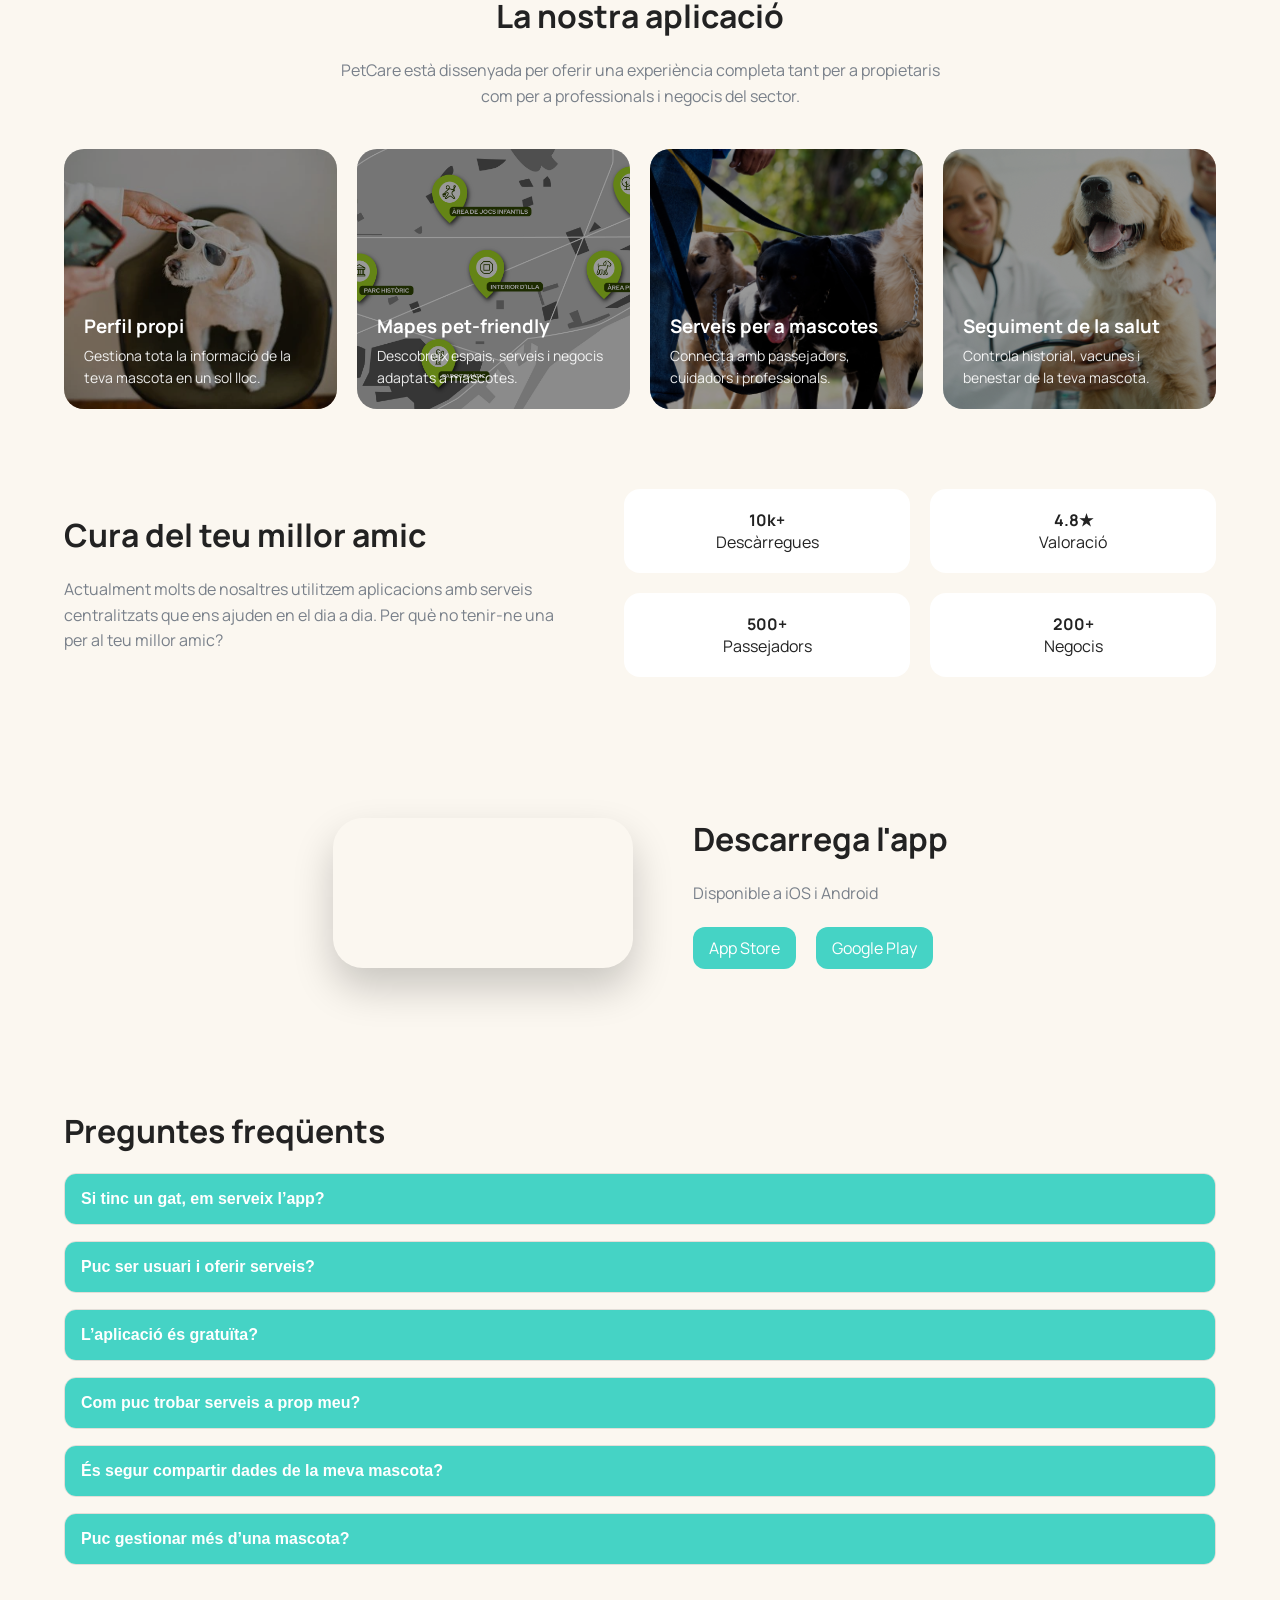
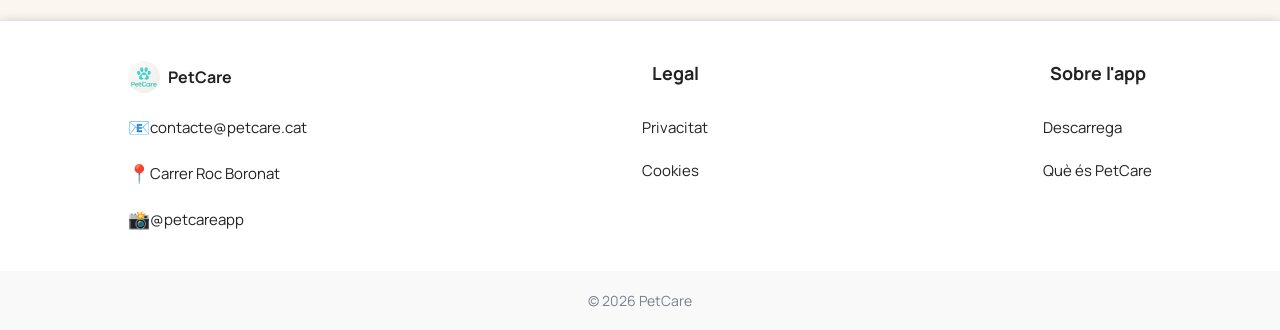
==== commit 5c2a2182: "nuevas preguntas" ====
--- a/index.html
+++ b/index.html
@@ -728,18 +728,49 @@
   ========================= -->
   <section id="faq">
     <h2>Preguntes freqüents</h2>
+
     <div class="faq-item">
       <button class="faq-question">Si tinc un gat, em serveix l’app?</button>
       <div class="faq-answer">
         Actualment no, però estem treballant perquè en un futur proper també sigui compatible.
       </div>
     </div>
+
     <div class="faq-item">
       <button class="faq-question">Puc ser usuari i oferir serveis?</button>
       <div class="faq-answer">
         Sí! Estem desenvolupant perfils múltiples perquè puguis gaudir de totes les funcionalitats.
       </div>
     </div>
+
+    <div class="faq-item">
+      <button class="faq-question">L’aplicació és gratuïta?</button>
+      <div class="faq-answer">
+        Sí, PetCare és gratuïta per als usuaris. Alguns serveis professionals poden tenir un cost addicional segons el proveïdor.
+      </div>
+    </div>
+
+    <div class="faq-item">
+      <button class="faq-question">Com puc trobar serveis a prop meu?</button>
+      <div class="faq-answer">
+        Mitjançant el mapa integrat podràs localitzar fàcilment passejadors, veterinaris i espais pet-friendly prop de la teva ubicació.
+      </div>
+    </div>
+
+    <div class="faq-item">
+      <button class="faq-question">És segur compartir dades de la meva mascota?</button>
+      <div class="faq-answer">
+        Sí, protegim totes les dades amb mesures de seguretat i només es comparteixen amb el teu consentiment.
+      </div>
+    </div>
+
+    <div class="faq-item">
+      <button class="faq-question">Puc gestionar més d’una mascota?</button>
+      <div class="faq-answer">
+        Sí, pots crear i gestionar diversos perfils dins de la mateixa aplicació.
+      </div>
+    </div>
+
   </section>
 
   <!-- =========================
